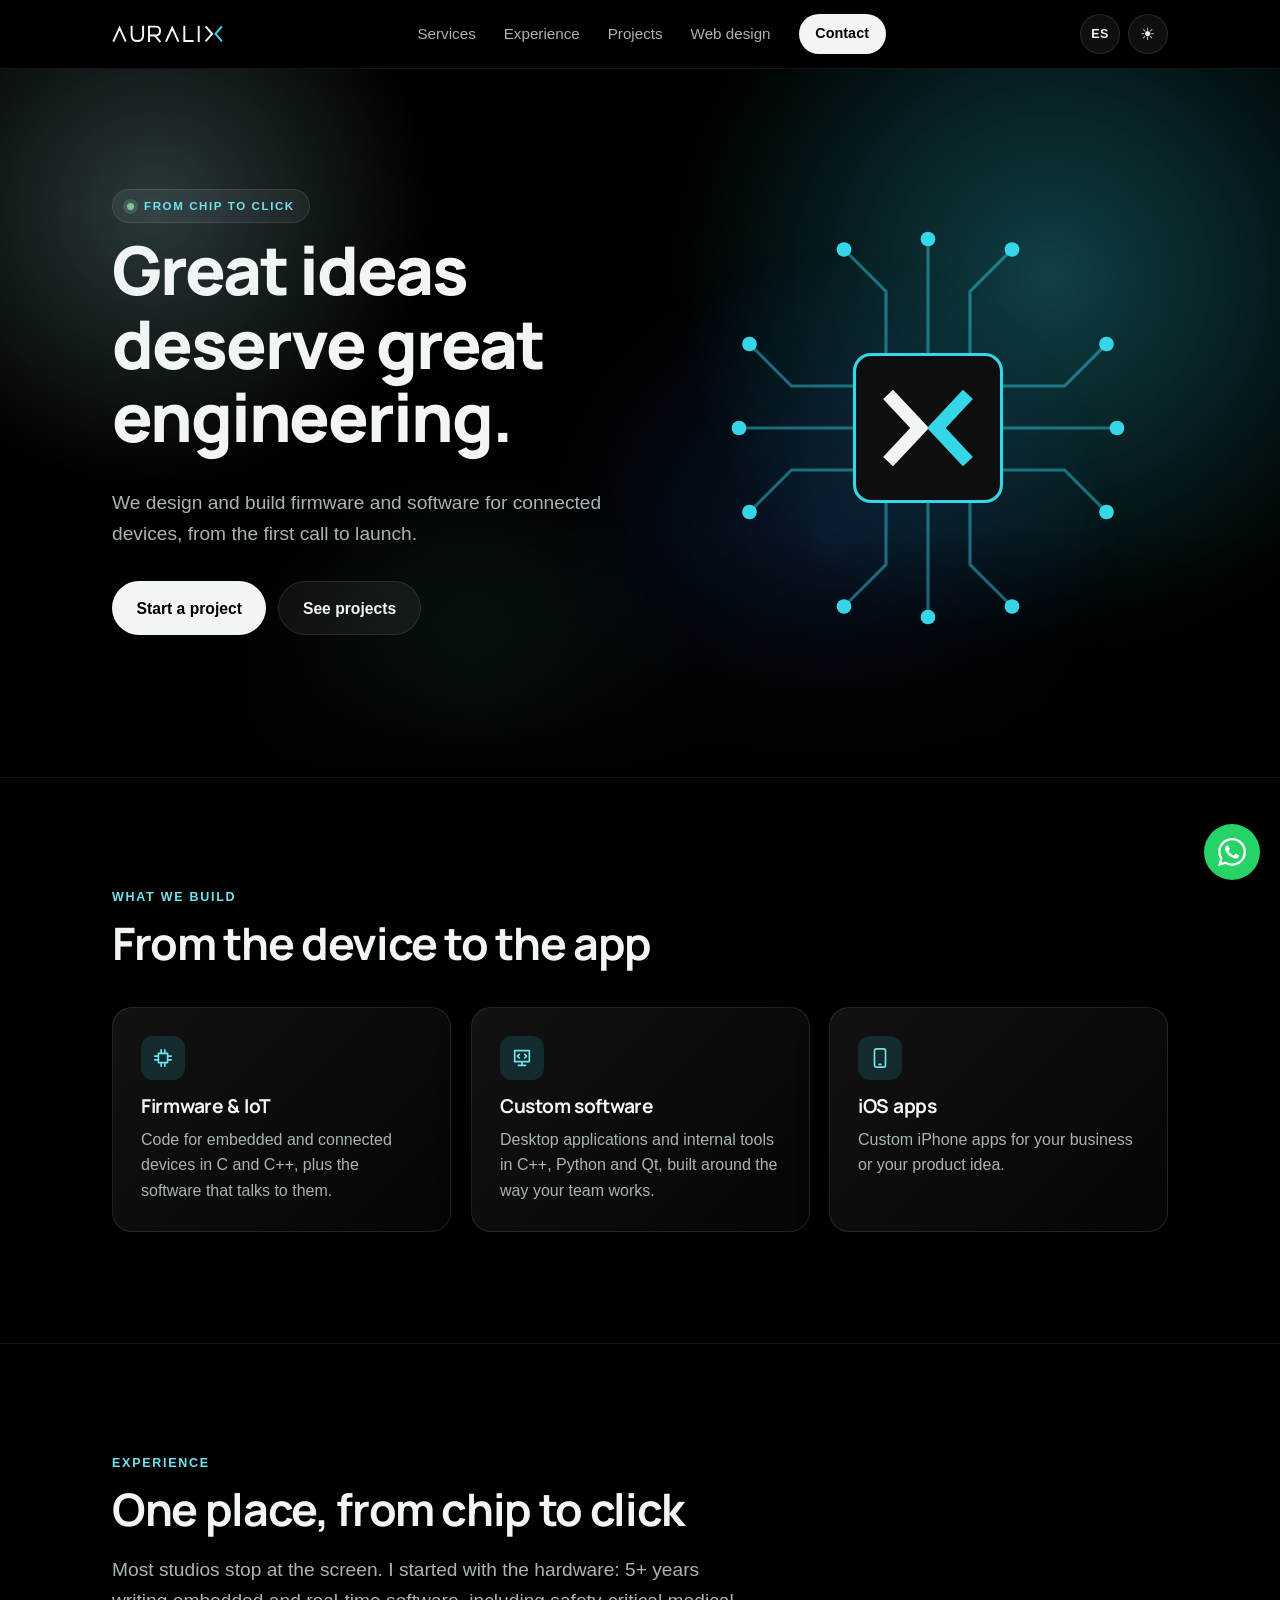
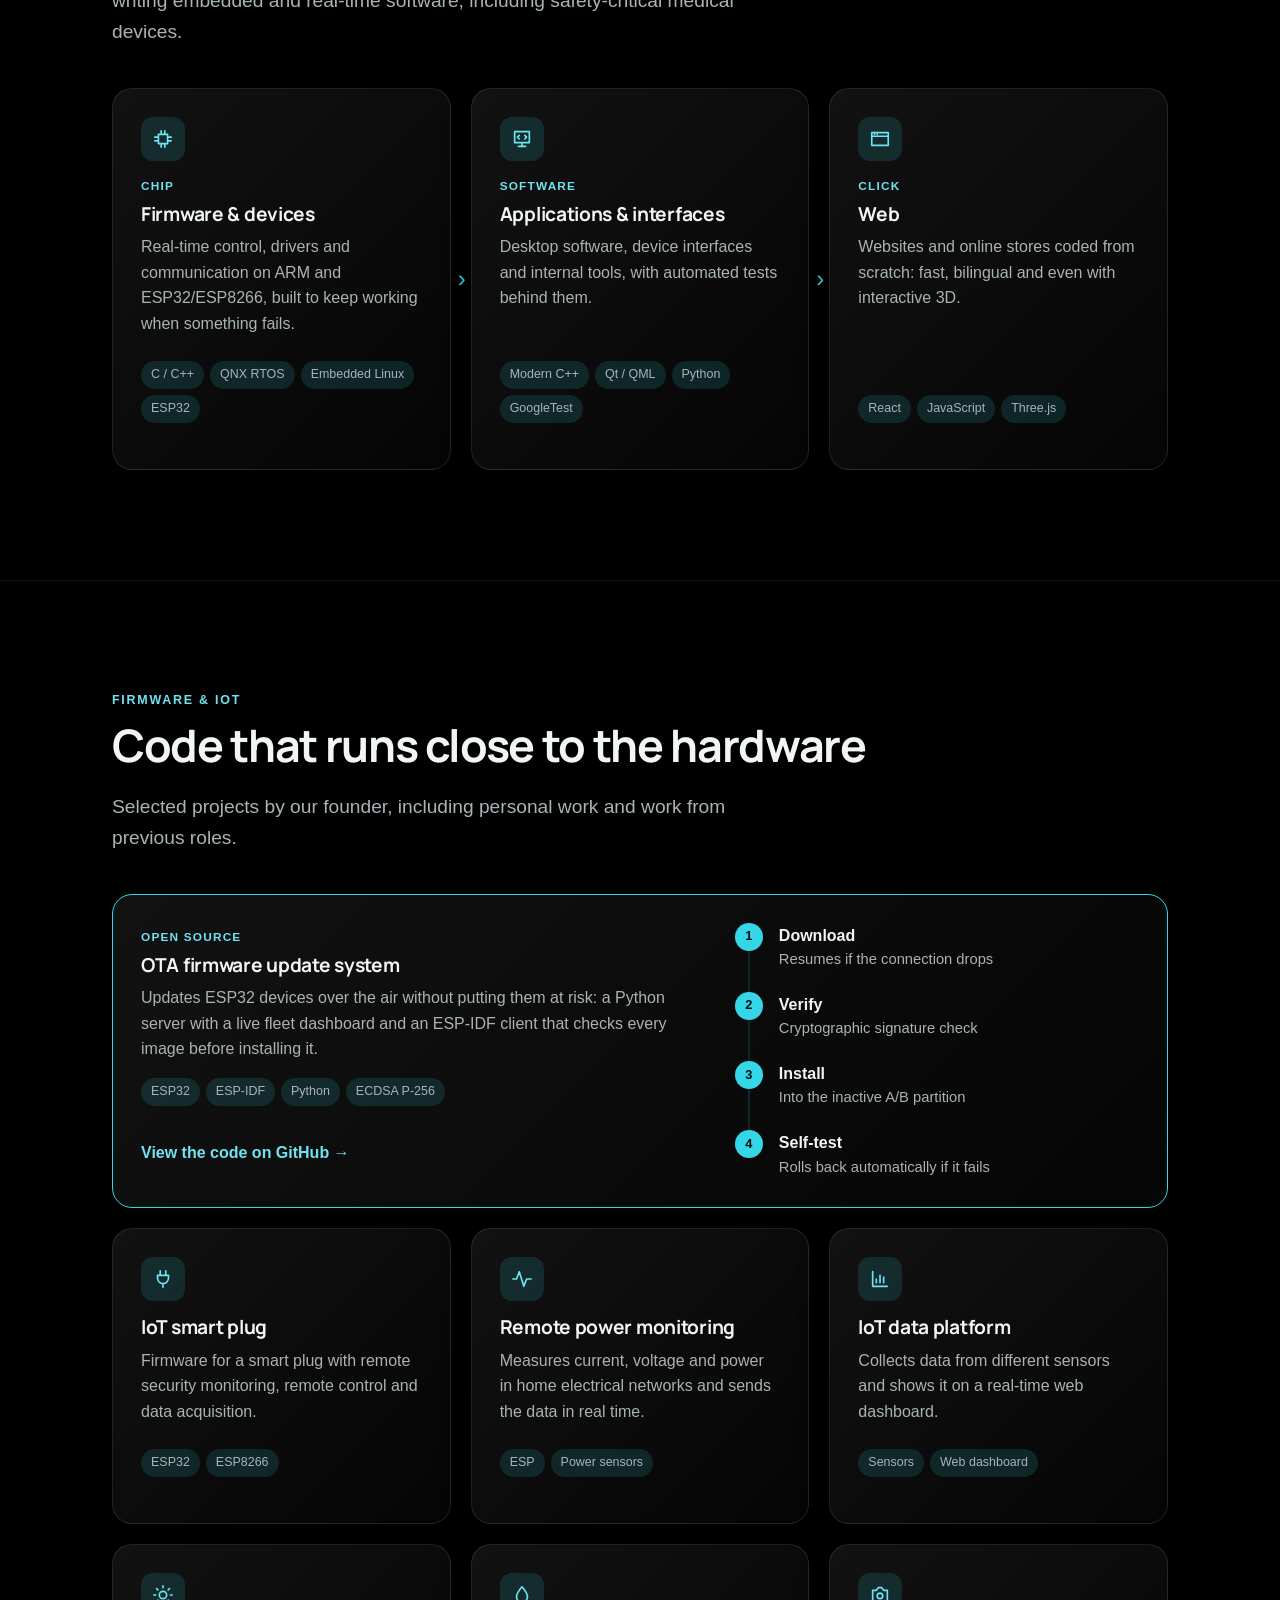
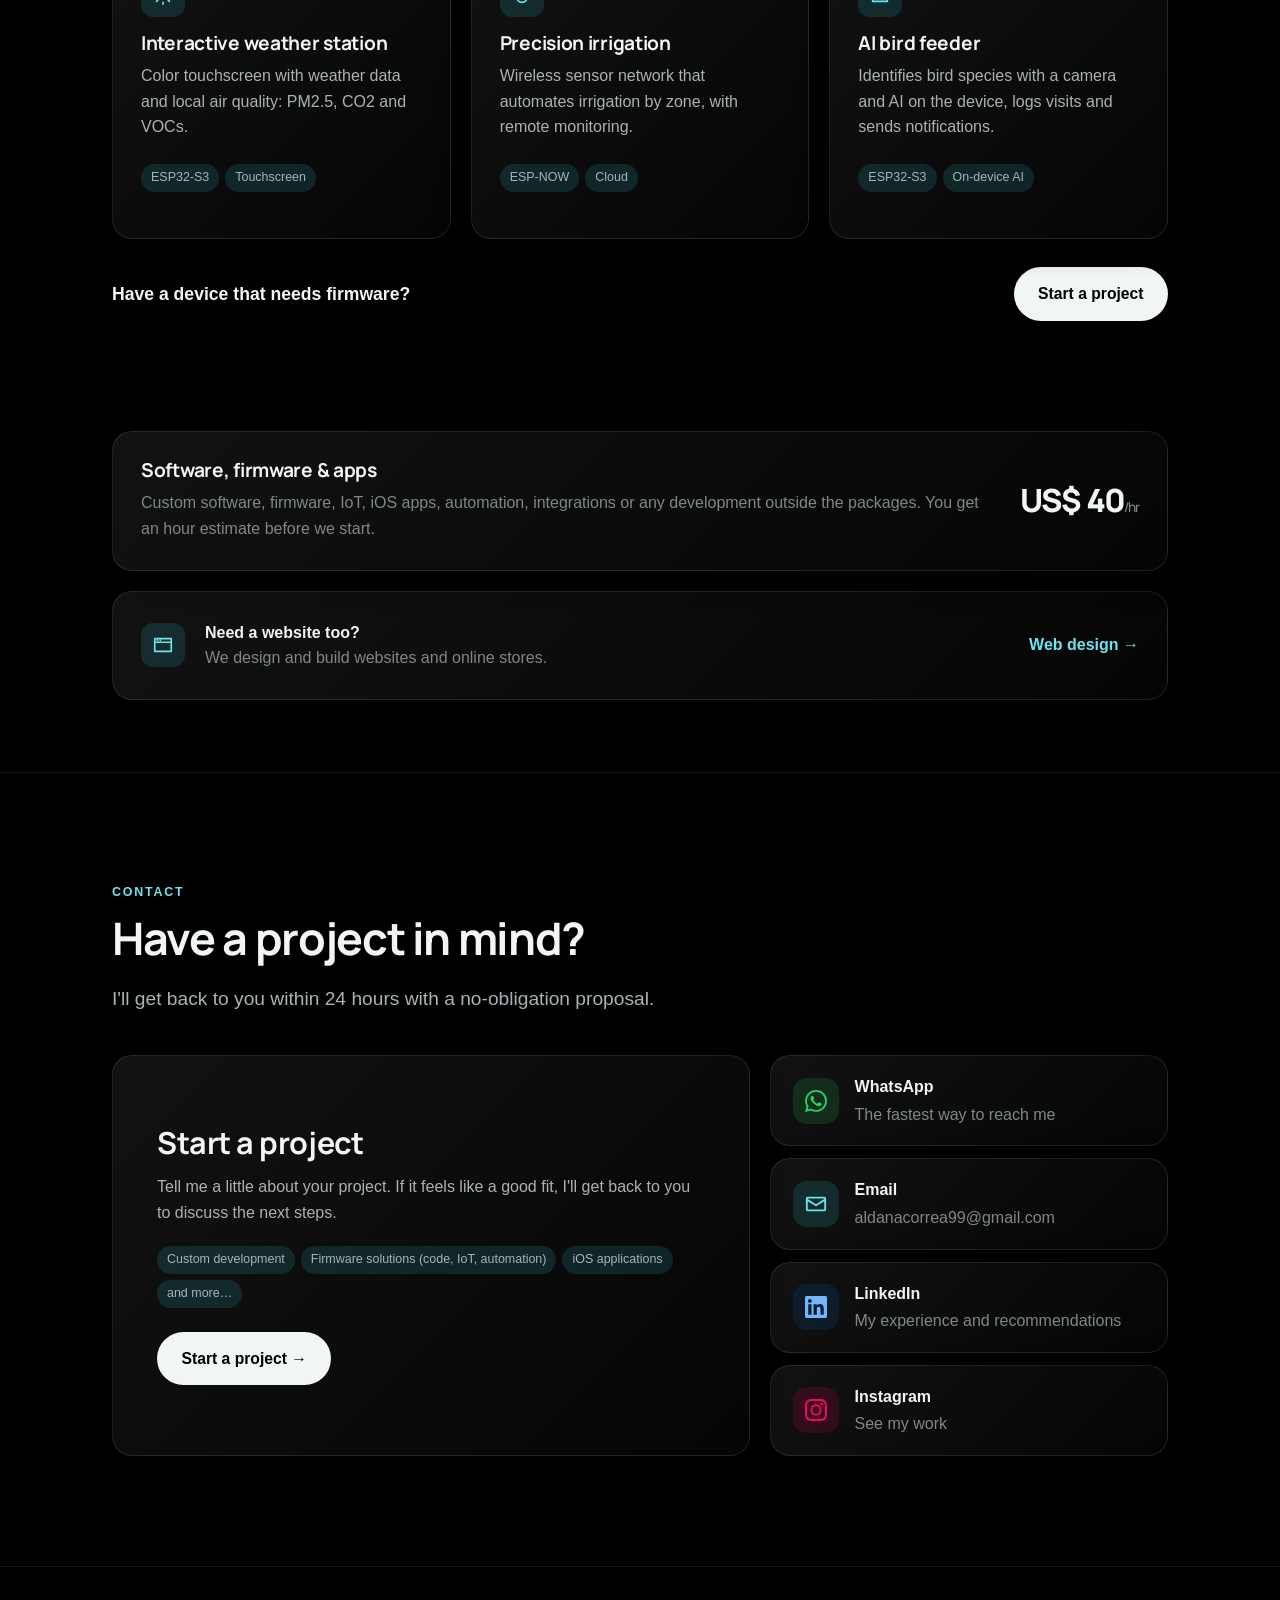
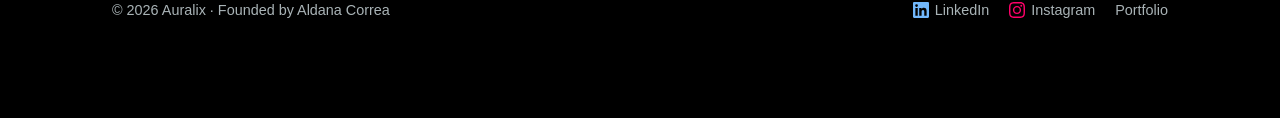
==== firmware/index.html @ c24e1f64 "Actualizar Auralix" ====
<!doctype html>
<html lang="en" data-theme="dark">
  <head>
    <meta charset="UTF-8" />
    <meta name="viewport" content="width=device-width, initial-scale=1.0" />
    <title>Auralix — Firmware &amp; custom software</title>
    <meta name="description" content="Firmware, IoT and custom software for connected devices." />
    <meta property="og:title" content="Auralix — Firmware &amp; custom software" />
    <meta property="og:description" content="Firmware, IoT and custom software for connected devices." />
    <meta property="og:type" content="website" />
    <meta property="og:url" content="https://auralixstudio.com/firmware/" />
    <meta property="og:image" content="https://auralixstudio.com/og.png" />
    <meta property="og:image:width" content="1200" />
    <meta property="og:image:height" content="630" />
    <meta property="og:image:alt" content="Auralix: from chip to click." />
    <meta name="twitter:card" content="summary_large_image" />
    <link rel="canonical" href="https://auralixstudio.com/firmware/" />
    <link rel="apple-touch-icon" href="../apple-touch-icon.png" />
    <link rel="icon" type="image/svg+xml" href="../favicon.svg" />
    <link rel="preconnect" href="https://fonts.googleapis.com" />
    <link rel="preconnect" href="https://fonts.gstatic.com" crossorigin />
    <link href="https://fonts.googleapis.com/css2?family=Manrope:wght@500;600;700;800&display=swap" rel="stylesheet" />
    <script type="module" crossorigin src="../assets/firmware-C3a2Yfzb.js"></script>
    <link rel="modulepreload" crossorigin href="../assets/CursorGlow-DXSAKl9q.js">
    <link rel="stylesheet" crossorigin href="../assets/CursorGlow-CVzrH007.css">
  </head>
  <body>
    <div id="root"></div>
  </body>
</html>
---- assets/CursorGlow-CVzrH007.css ----
:root{--bg:#f6f9fa;--bg-soft:#fff;--text-primary:#0b0f10;--text-secondary:#50595c;--text-tertiary:#6d777a;--accent:#0a8fa3;--accent-strong:#08707f;--accent-soft:#0a8fa31f;--on-accent:#fff;--glass-bg:linear-gradient(135deg, #ffffff8c, #ffffff52);--glass-bg-strong:#fff9;--glass-border:#0a8fa338;--glass-shadow:0 8px 30px #1a161214;--glass-shadow-hover:0 14px 40px #1a16121f;--divider:#1a16121a;--ok:#3f7d5a;--error:#b0463c;--radius:20px;--container:1120px;--lightningcss-light:initial;--lightningcss-dark: ;color-scheme:light}@media (prefers-color-scheme:dark){:root:not([data-theme=light]){--bg:#000;--bg-soft:#0e0e0e;--text-primary:#f1f5f6;--text-secondary:#a9b3b6;--text-tertiary:#7d888b;--accent:#35d6e8;--accent-strong:#6fe3f0;--accent-soft:#35d6e824;--on-accent:#001013;--glass-bg:linear-gradient(135deg, #ffffff12, #ffffff05);--glass-bg-strong:#ffffff0f;--glass-border:#ffffff1a;--glass-shadow:0 8px 30px #00000073;--glass-shadow-hover:0 14px 44px #0000008c;--divider:#ffffff14;--ok:#7fc39a;--error:#e58a80;--lightningcss-light: ;--lightningcss-dark:initial;color-scheme:dark}}:root[data-theme=dark]{--bg:#000;--bg-soft:#0e0e0e;--text-primary:#f1f5f6;--text-secondary:#a9b3b6;--text-tertiary:#7d888b;--accent:#35d6e8;--accent-strong:#6fe3f0;--accent-soft:#35d6e824;--on-accent:#001013;--glass-bg:linear-gradient(135deg, #ffffff12, #ffffff05);--glass-bg-strong:#ffffff0f;--glass-border:#ffffff1a;--glass-shadow:0 8px 30px #00000073;--glass-shadow-hover:0 14px 44px #0000008c;--divider:#ffffff14;--ok:#7fc39a;--error:#e58a80;--lightningcss-light: ;--lightningcss-dark:initial;color-scheme:dark}*,:before,:after{box-sizing:border-box}html{scroll-behavior:smooth;scroll-padding-top:80px}body{background:var(--bg);color:var(--text-primary);-webkit-font-smoothing:antialiased;margin:0;font-family:-apple-system,BlinkMacSystemFont,SF Pro Text,Inter,Segoe UI,Roboto,sans-serif;line-height:1.6;transition:background-color .35s,color .35s}h1,h2,h3,.brand,.price{font-family:Manrope,-apple-system,BlinkMacSystemFont,Segoe UI,sans-serif}h1,h2,h3{letter-spacing:-.03em;margin:0 0 .5em;line-height:1.1}h1{max-width:15ch;font-size:clamp(2.3rem,1.4rem + 3.6vw,4.2rem);font-weight:800}h2{font-size:clamp(1.8rem,1.3rem + 2vw,2.8rem);font-weight:700}h3{letter-spacing:-.015em;font-size:1.2rem;font-weight:700}p{color:var(--text-secondary);margin:0 0 1em}a{color:inherit;text-decoration:none}ul,ol{margin:0;padding:0;list-style:none}.hidden{display:none}.muted{color:var(--text-tertiary)}.container{width:100%;max-width:var(--container);margin:0 auto;padding:0 16px}@media (width>=768px){.container{padding:0 32px}}.eyebrow{text-transform:uppercase;letter-spacing:.14em;color:var(--accent-strong);margin-bottom:.8em;font-size:.78rem;font-weight:600}.lead{max-width:60ch;font-size:clamp(1.05rem,1rem + .3vw,1.2rem)}.btn{cursor:pointer;border:1px solid #0000;border-radius:999px;justify-content:center;align-items:center;padding:.85em 1.5em;font-family:inherit;font-size:.98rem;font-weight:600;transition:transform .2s,background-color .3s,box-shadow .3s;display:inline-flex}.btn:hover{transform:translateY(-2px)}.btn-primary:hover{box-shadow:0 10px 24px color-mix(in srgb, var(--text-primary) 22%, transparent)}.btn-ghost:hover{border-color:var(--accent)}.btn:focus-visible,.icon-btn:focus-visible,a:focus-visible,button:focus-visible{outline:2px solid var(--accent);outline-offset:3px}.btn:disabled{opacity:.6;cursor:wait;transform:none}.btn-primary{background:var(--text-primary);color:var(--bg)}.btn-ghost{background:var(--glass-bg-strong);border-color:var(--glass-border);color:var(--text-primary)}.btn-sm{padding:.5em 1.1em;font-size:.9rem}.btn-block{width:100%}.icon-btn{border:1px solid var(--glass-border);background:var(--glass-bg-strong);width:40px;height:40px;color:var(--text-primary);cursor:pointer;border-radius:50%;font-size:1.05rem}.header{z-index:50;background:color-mix(in srgb, var(--bg) 78%, transparent);-webkit-backdrop-filter:blur(14px);border-bottom:1px solid var(--divider);position:sticky;top:0}.header-inner{justify-content:space-between;align-items:center;gap:16px;height:68px;display:flex}.brand{letter-spacing:-.01em;align-items:center;gap:10px;font-size:1.1rem;font-weight:700;display:inline-flex}.brand svg{flex:none}.logo-accent{stroke:var(--accent)}.nav{align-items:center;gap:28px;font-size:.95rem;display:flex}.nav a:not(.btn){color:var(--text-secondary);transition:color .2s}.nav a:not(.btn):hover{color:var(--text-primary)}.header-actions{gap:8px;display:flex}.menu-btn{display:none}.lang-btn{letter-spacing:.04em;font-family:inherit;font-size:.78rem;font-weight:700}@media (width<=860px){.menu-btn{display:inline-block}.nav{background:var(--bg);border-bottom:1px solid var(--divider);flex-direction:column;align-items:stretch;gap:4px;padding:12px 16px 20px;display:none;position:absolute;top:68px;left:0;right:0}.nav-open{display:flex}.nav a:not(.btn){padding:10px 4px}.nav .btn{margin-top:8px}}.cursor-glow{z-index:-1;pointer-events:none;aspect-ratio:1;background:radial-gradient(closest-side, #d98fa38c, #d9a9b461 32%, color-mix(in srgb, var(--accent) 20%, transparent) 62%, transparent);opacity:0;will-change:translate;border-radius:50%;width:min(44vw,640px);transition:opacity .8s,transform .8s;position:fixed;top:0;left:0;transform:translate(-50%,-50%)scale(.85)}.cursor-glow[data-active]{opacity:var(--glow-strength,1);transform:translate(-50%,-50%)scale(1)}.hero{padding:clamp(56px,10vw,120px) 0 clamp(56px,9vw,110px);position:relative;overflow:hidden}.hero-aurora{pointer-events:none;--aurora-1:color-mix(in srgb, var(--accent) 55%, transparent);--aurora-2:#3d8bff4d;--aurora-3:#a9e8f073;--aurora-4:color-mix(in srgb, var(--accent-strong) 30%, transparent);position:absolute;inset:0;overflow:hidden;-webkit-mask-image:linear-gradient(#000 65%,#0000);mask-image:linear-gradient(#000 65%,#0000)}.hero-aurora span{will-change:transform;border-radius:50%;animation:24s ease-in-out infinite alternate aurora-a;position:absolute}.hero-aurora span:first-child{aspect-ratio:1;background:radial-gradient(closest-side, var(--aurora-1), transparent);width:60vw;top:-25%;right:-12%}.hero-aurora span:nth-child(2){aspect-ratio:1;background:radial-gradient(closest-side, var(--aurora-2), transparent);width:46vw;animation-name:aurora-b;animation-duration:28s;top:25%;right:12%}.hero-aurora span:nth-child(3){aspect-ratio:1;background:radial-gradient(closest-side, var(--aurora-3), transparent);width:44vw;animation-name:aurora-c;animation-duration:32s;top:-20%;left:-10%}.hero-aurora span:nth-child(4){aspect-ratio:1;background:radial-gradient(closest-side, var(--aurora-4), transparent);width:38vw;animation-name:aurora-b;animation-duration:26s;animation-direction:alternate-reverse;bottom:-25%;left:18%}@keyframes aurora-a{0%{transform:translate(0)scale(1)}50%{transform:translate(-12%,10%)scale(1.12)}to{transform:translate(6%,18%)scale(.95)}}@keyframes aurora-b{0%{transform:translate(0)scale(1)}50%{transform:translate(14%,-12%)scale(.9)}to{transform:translate(-10%,8%)scale(1.15)}}@keyframes aurora-c{0%{transform:translate(0)scale(1.05)}50%{transform:translate(18%,14%)scale(.92)}to{transform:translate(8%,-6%)scale(1.1)}}.hero-aurora span{transition:translate .2s linear}.hero-aurora span:first-child{translate:calc(var(--mx,0) * -40px) calc(var(--my,0) * -30px)}.hero-aurora span:nth-child(2){translate:calc(var(--mx,0) * 55px) calc(var(--my,0) * 40px)}.hero-aurora span:nth-child(3){translate:calc(var(--mx,0) * -30px) calc(var(--my,0) * 25px)}.hero-aurora span:nth-child(4){translate:calc(var(--mx,0) * 35px) calc(var(--my,0) * -35px)}:root[data-theme=dark] .hero-aurora span{opacity:.55}:root[data-theme=dark] .cursor-glow{mix-blend-mode:screen;--glow-strength:.8}@media (prefers-color-scheme:dark){:root:not([data-theme=light]) .cursor-glow{mix-blend-mode:screen;--glow-strength:.8}:root:not([data-theme=light]) .hero-aurora span{opacity:.55}}.hero-inner{z-index:1;align-items:center;gap:clamp(40px,6vw,72px);display:grid;position:relative}@media (width>=960px){.hero-inner{grid-template-columns:1.05fr 1fr}}.pill{background:var(--glass-bg-strong);border:1px solid var(--glass-border);border-radius:999px;align-items:center;gap:10px;padding:7px 14px;font-size:.72rem;display:inline-flex}.dot{background:var(--ok);width:7px;height:7px;box-shadow:0 0 0 4px color-mix(in srgb, var(--ok) 22%, transparent);border-radius:50%}.cta-row{flex-wrap:wrap;gap:12px;margin:32px 0;display:flex}.highlights{color:var(--text-secondary);flex-wrap:wrap;gap:10px 24px;font-size:.95rem;display:flex}.highlights span{color:var(--accent-strong);font-weight:700}.hero-stack{aspect-ratio:5/4;transform-style:preserve-3d;transform:perspective(1200px) rotateX(var(--rx,0deg)) rotateY(var(--ry,0deg));transition:transform .6s cubic-bezier(.2,.7,.2,1);display:block;position:relative}.hero-stack[data-tilting]{transition:transform .12s linear}.hero-shot{background:var(--bg-soft);border:1px solid var(--glass-border);border-radius:14px;width:78%;margin:0;transition:transform .5s cubic-bezier(.2,.7,.2,1);animation:7s ease-in-out infinite float;position:absolute;overflow:hidden;box-shadow:0 24px 60px #14100c38}@keyframes float{50%{translate:0 -10px}}.hero-shot img{aspect-ratio:16/10;object-fit:cover;object-position:top;width:100%;display:block}.hero-shot-1{z-index:1;top:0;left:0;transform:translateZ(-70px)rotate(-3deg)}.hero-shot-2{z-index:2;animation-delay:-2.3s;top:18%;right:0;transform:translateZ(-10px)rotate(2.5deg)}.hero-shot-3{z-index:3;animation-delay:-4.6s;bottom:0;left:10%;transform:translateZ(60px)rotate(-1deg)}.hero-stack:hover .hero-shot-1{transform:translateZ(-110px)rotate(-5deg)translate(-14px,-10px)}.hero-stack:hover .hero-shot-2{transform:translateZ(0)rotate(4deg)translate(14px,-4px)}.hero-stack:hover .hero-shot-3{transform:translateZ(100px)rotate(0)translateY(8px)}.section{border-top:1px solid var(--divider);padding:clamp(56px,9vw,110px) 0}.section-head{margin-bottom:40px}.grid{gap:20px;display:grid}.grid-3{grid-template-columns:repeat(auto-fit,minmax(min(100%,280px),1fr))}.grid-4{grid-template-columns:repeat(auto-fit,minmax(min(100%,220px),1fr))}.card{background:var(--glass-bg);border:1px solid var(--glass-border);border-radius:var(--radius);box-shadow:var(--glass-shadow);-webkit-backdrop-filter:blur(14px);padding:28px;transition:box-shadow .3s,transform .3s,background .35s}.card p:last-child{margin-bottom:0}.service:hover,.package:hover{--lift:-4px;box-shadow:var(--glass-shadow-hover)}.card-icon{background:var(--accent-soft);width:44px;height:44px;color:var(--accent-strong);border-radius:12px;place-items:center;margin-bottom:16px;font-size:1.3rem;display:inline-grid}.custom-bottom{align-items:start;gap:20px;margin-top:20px;display:grid}@media (width>=960px){.custom-bottom{grid-template-columns:1.7fr 1fr}}.compare table{border-collapse:collapse;width:100%;margin-top:8px;font-size:.93rem}.compare th,.compare td{text-align:left;vertical-align:top;border-top:1px solid var(--divider);padding:12px 10px}.compare thead th{letter-spacing:.08em;text-transform:uppercase;color:var(--text-tertiary);border-top:0;font-size:.74rem;font-weight:700}.compare thead td{border-top:0}.compare tbody th{color:var(--text-primary);width:24%;font-weight:600}.compare td{color:var(--text-secondary)}.compare td.col-custom{color:var(--text-primary);background:var(--accent-soft)}.compare thead th.col-custom{color:var(--accent-strong);background:var(--accent-soft);border-radius:10px 10px 0 0}.compare .yes,.compare .no{width:1.3em;font-weight:700;display:inline-block}.compare .yes{color:var(--ok)}.compare .no{color:var(--error);opacity:.8}@media (width<=719px){.compare thead{display:none}.compare tr{border-top:1px solid var(--divider);padding:12px 0;display:block}.compare th,.compare td{border:0;width:auto;padding:4px 0;display:block}.compare tbody th{width:auto;margin-bottom:4px}.compare td.col-custom{background:0 0}.compare td:before{content:attr(data-label);letter-spacing:.06em;text-transform:uppercase;color:var(--text-tertiary);font-size:.72rem;font-weight:700;display:block}}.delivery-card{border-color:var(--accent)}.package{flex-direction:column;display:flex;position:relative}.package-featured{border-color:var(--accent);box-shadow:var(--glass-shadow-hover)}.badge{background:var(--accent-strong);color:var(--on-accent);border-radius:999px;padding:4px 12px;font-size:.75rem;font-weight:600;position:absolute;top:-12px;left:28px}.price{color:var(--text-primary);letter-spacing:-.03em;font-variant-numeric:tabular-nums;margin:8px 0 0;font-size:2rem;font-weight:800}.price-block{margin-bottom:8px}.price-was{color:var(--text-tertiary);font-variant-numeric:tabular-nums;align-items:center;gap:8px;margin:8px 0 -4px;font-size:.95rem;display:flex}.price-was s{text-decoration-thickness:1.5px}.off{background:color-mix(in srgb, var(--ok) 16%, transparent);color:var(--ok);border-radius:999px;padding:2px 8px;font-size:.75rem;font-weight:700}.promo-banner{background:color-mix(in srgb, var(--ok) 10%, var(--glass-bg-strong));border:1px solid color-mix(in srgb, var(--ok) 30%, transparent);color:var(--text-primary);border-radius:14px;flex-wrap:wrap;align-items:center;gap:6px 12px;margin:0 0 20px;padding:12px 18px;font-size:.95rem;display:flex}.promo-banner strong{color:var(--ok);text-transform:uppercase;letter-spacing:.08em;font-size:.78rem}.price-block .price-alt{color:var(--text-tertiary);font-variant-numeric:tabular-nums;margin:2px 0 0;font-size:.9rem}.maintenance .price-block{margin:0}@media (width>=640px){.maintenance .price-block{text-align:right}}.price-note{color:var(--text-tertiary);margin:20px 0 0;font-size:.85rem}.currency-toggle{background:var(--glass-bg-strong);border:1px solid var(--glass-border);border-radius:999px;gap:4px;margin-bottom:32px;padding:4px;display:inline-flex}.currency-toggle button{font:inherit;cursor:pointer;color:var(--text-secondary);background:0 0;border:0;border-radius:999px;padding:6px 18px;font-size:.88rem;font-weight:600;transition:background-color .25s,color .25s}.currency-toggle button[aria-pressed=true]{background:var(--text-primary);color:var(--bg)}.price small{color:var(--text-tertiary);font-size:.85rem;font-weight:500}.delivery{color:var(--accent-strong);font-size:.9rem;font-weight:500}.features{flex:1;margin:8px 0 24px}.features li{border-top:1px solid var(--divider);padding:8px 0 8px 26px;font-size:.95rem;position:relative}.features li:before{content:"✓";color:var(--accent-strong);font-weight:700;position:absolute;left:2px}.maintenance{align-items:center;gap:12px 32px;margin-top:20px;display:grid}@media (width>=640px){.maintenance{grid-template-columns:1fr auto}}.maintenance p.muted,.maintenance .price{margin:0}.process{align-items:start;gap:28px;display:grid}@media (width>=960px){.process{grid-template-columns:1.6fr 1fr;gap:40px}}.timeline{gap:16px;display:grid;position:relative}.timeline:before,.timeline:after{content:"";z-index:0;border-radius:2px;width:2px;position:absolute;top:24px;bottom:24px;left:21px}.timeline:before{background:var(--divider)}.timeline:after{background:linear-gradient(var(--accent), var(--accent-strong));transform-origin:top;transform:scaleY(var(--progress,0));box-shadow:0 0 12px color-mix(in srgb, var(--accent) 60%, transparent)}.timeline-step{z-index:1;grid-template-columns:44px 1fr;align-items:start;gap:16px;display:grid;position:relative}.timeline-num{z-index:1;background:var(--bg);border:2px solid var(--divider);width:44px;height:44px;color:var(--text-tertiary);border-radius:50%;place-items:center;font-family:Manrope,sans-serif;font-size:.85rem;font-weight:800;transition:background-color .4s,border-color .4s,color .4s,transform .4s cubic-bezier(.3,1.6,.5,1);display:grid;position:relative}.is-active .timeline-num{background:var(--accent-strong);border-color:var(--accent-strong);color:var(--on-accent);transform:scale(1.08)}.is-active .timeline-num:after{content:"";border:2px solid var(--accent);border-radius:50%;animation:1.2s ease-out forwards step-pulse;position:absolute;inset:-2px}@keyframes step-pulse{0%{opacity:.9;transform:scale(1)}to{opacity:0;transform:scale(1.9)}}.timeline-card{transition:border-color .4s,box-shadow .4s,transform .3s}.is-active .timeline-card{border-color:color-mix(in srgb, var(--accent) 55%, transparent)}.timeline-step:hover .timeline-card{box-shadow:var(--glass-shadow-hover);transform:translate(4px)}.timeline-card{padding:22px 24px}.timeline-head{flex-wrap:wrap;justify-content:space-between;align-items:baseline;gap:4px 12px;margin-bottom:6px;display:flex}.timeline-head h3{margin:0}.when{color:var(--accent-strong);white-space:nowrap;font-size:.8rem;font-weight:600}.timeline-card>p{margin-bottom:10px}.result{color:var(--text-primary);border-top:1px solid var(--divider);padding-top:10px;font-size:.92rem}.result strong{color:var(--ok)}.payment-step{background:var(--text-primary);color:var(--bg);border-radius:999px;padding:4px 12px;font-size:.8rem;font-weight:600;display:inline-block;position:relative;overflow:hidden;margin:2px 0 0!important}.payment-step:after{content:"";background:linear-gradient(100deg,#0000 30%,#ffffff73 50%,#0000 70%);position:absolute;inset:0;transform:translate(-120%)}.is-active .payment-step:after{animation:1.1s .3s shine}@keyframes shine{to{transform:translate(120%)}}.timeline-step.reveal{translate:28px}.timeline-step.reveal[data-visible]{translate:0}.stagger>li{opacity:0;transition:opacity .5s,translate .5s;translate:0 10px}[data-visible] .stagger>li{opacity:1;translate:0}[data-visible] .stagger>li:nth-child(2){transition-delay:.1s}[data-visible] .stagger>li:nth-child(3){transition-delay:.2s}[data-visible] .stagger>li:nth-child(4){transition-delay:.3s}.process-side{gap:16px;display:grid}@media (width>=960px){.process-side{position:sticky;top:92px}}.promises{gap:14px;margin-top:12px;display:grid}.promises li{color:var(--text-secondary);gap:2px;padding-left:26px;font-size:.93rem;display:grid;position:relative}.promises li:before{content:"✓";color:var(--ok);font-weight:700;position:absolute;top:0;left:2px}.promises strong{color:var(--text-primary)}.need-list{margin-bottom:0}.projects{gap:24px;display:grid}.project{padding:0;display:grid;overflow:hidden}@media (width>=860px){.project{grid-template-columns:1.35fr 1fr;align-items:center}.project:nth-child(2n) .browser{order:2}}.project:hover{box-shadow:var(--glass-shadow-hover)}.browser{border:1px solid var(--glass-border);background:var(--bg-soft);border-radius:12px;margin:16px;display:block;overflow:hidden}.browser img{aspect-ratio:16/9.5;object-fit:cover;object-position:top;width:100%;transition:transform .6s cubic-bezier(.2,.7,.2,1);display:block}a.browser:hover img{transform:scale(1.03)}.browser-bar{background:var(--glass-bg-strong);border-bottom:1px solid var(--divider);align-items:center;gap:6px;padding:9px 12px;display:flex}.browser-bar span{background:var(--divider);border-radius:50%;width:9px;height:9px}.browser-bar span:first-child{background:#ec6a5e}.browser-bar span:nth-child(2){background:#f4bf4f}.browser-bar span:nth-child(3){background:#61c554}.browser-bar em{color:var(--text-tertiary);white-space:nowrap;text-overflow:ellipsis;margin-left:10px;font-size:.75rem;font-style:normal;overflow:hidden}.project-body{padding:8px 28px 28px}@media (width>=860px){.project-body{padding:28px 36px 28px 20px}.project:nth-child(2n) .project-body{padding:28px 20px 28px 36px}}.chips{flex-wrap:wrap;gap:6px;margin:0 0 18px;display:flex}.chips li{background:var(--accent-soft);color:var(--text-secondary);border-radius:999px;padding:4px 10px;font-size:.78rem}.tag{letter-spacing:.1em;text-transform:uppercase;color:var(--accent-strong);margin-bottom:8px;font-size:.74rem;font-weight:700;display:inline-block}.link{color:var(--accent-strong);font-weight:600}blockquote{color:var(--text-primary);margin:0 0 16px;font-size:1.05rem}.faq{gap:12px;max-width:780px;display:grid}.faq-item{padding:20px 24px}.faq-item summary{cursor:pointer;justify-content:space-between;gap:16px;font-weight:600;list-style:none;display:flex}.faq-item summary::-webkit-details-marker{display:none}.faq-item summary:after{content:"+";color:var(--accent-strong);font-size:1.3rem;line-height:1;transition:transform .2s}.faq-item[open] summary:after{transform:rotate(45deg)}.faq-item p{margin:12px 0 0}.contact-grid{grid-template-columns:1fr;gap:20px;display:grid}@media (width>=860px){.contact-grid{grid-template-columns:1.6fr 1fr}}.form{gap:16px;display:grid}.form label{gap:6px;font-size:.9rem;font-weight:500;display:grid}.form input,.form select,.form textarea{font:inherit;border:1px solid var(--glass-border);background:var(--bg-soft);color:var(--text-primary);border-radius:12px;width:100%;padding:12px 14px}.form input:focus,.form select:focus,.form textarea:focus{outline:2px solid var(--accent);outline-offset:1px}.form-msg{margin:0;font-size:.92rem;font-weight:500}.form-msg.ok{color:var(--ok)}.form-msg.error{color:var(--error)}.contact-side{align-content:start;gap:12px;display:grid}.contact-link{align-items:center;gap:16px;padding:18px 22px;display:flex}.contact-link>span:last-child{gap:2px;min-width:0;display:grid}.contact-link .muted{overflow-wrap:anywhere}.contact-icon{background:color-mix(in srgb, var(--icon-bg,var(--accent)) 14%, transparent);border-radius:14px;flex:none;place-items:center;width:46px;height:46px;display:grid}.contact-icon-whatsapp{--icon-bg:#25d366}.contact-icon-linkedin{--icon-bg:#0a66c2}.contact-icon-instagram{--icon-bg:#ff0069}.contact-link:hover{box-shadow:var(--glass-shadow-hover);transform:translateY(-2px)}.start-card{flex-direction:column;justify-content:center;align-items:flex-start;padding:clamp(28px,4vw,44px);display:flex}.start-card h3{font-size:clamp(1.4rem,1.2rem + 1vw,1.9rem)}.start-card .chips{margin:4px 0 24px}.payments{margin-top:20px}.payments-head{flex-wrap:wrap;justify-content:space-between;align-items:baseline;gap:8px 16px;display:flex}.payments-head h3{margin:0}.deposit{background:var(--text-primary);color:var(--bg);border-radius:999px;margin:0;padding:5px 14px;font-size:.9rem}.payments>.muted{margin:12px 0 20px}.pay-groups{gap:16px;display:grid}@media (width>=760px){.pay-groups{grid-template-columns:1.4fr 1fr}}.pay-cur{letter-spacing:.1em;text-transform:uppercase;color:var(--text-tertiary);margin-bottom:8px;font-size:.74rem;font-weight:700;display:block}.pay-list{flex-wrap:wrap;gap:8px;display:flex}.pay-chip{background:var(--bg-soft);border:1px solid var(--glass-border);border-radius:12px;align-items:center;gap:10px;padding:9px 16px 9px 12px;font-size:.92rem;font-weight:600;display:inline-flex}.brand-icon{fill:var(--icon);flex:none}:root[data-theme=dark] .brand-icon{fill:var(--icon-dark)}@media (prefers-color-scheme:dark){:root:not([data-theme=light]) .brand-icon{fill:var(--icon-dark)}}.project-dialog{border:1px solid var(--glass-border);background:var(--bg);width:min(760px,100% - 24px);max-height:calc(100dvh - 24px);color:var(--text-primary);overscroll-behavior:contain;border-radius:24px;margin:auto;padding:0;box-shadow:0 30px 80px #0000004d}.project-dialog::backdrop{-webkit-backdrop-filter:blur(6px);background:#0f0c0a80}.project-dialog[open]{animation:.3s cubic-bezier(.2,.7,.2,1) dialog-in}@keyframes dialog-in{0%{opacity:0;transform:translateY(16px)scale(.98)}}.dialog-inner{padding:clamp(20px,4vw,40px)}.dialog-head{justify-content:space-between;align-items:flex-start;gap:16px;margin-bottom:24px;display:flex}.dialog-head h2{margin-bottom:.3em}.dialog-head .lead{margin:0;font-size:1rem}.dialog-head .icon-btn{flex:none}.project-form{gap:22px}.form-row{gap:16px;display:grid}@media (width>=640px){.form-row{grid-template-columns:1fr 1fr}}.form fieldset{border:0;min-width:0;margin:0;padding:0}.form legend{margin-bottom:10px;padding:0;font-size:.9rem;font-weight:500}.check-grid{grid-template-columns:repeat(auto-fill,minmax(min(100%,210px),1fr));gap:8px;display:grid}.radio-row{flex-wrap:wrap;gap:8px;display:flex}.form .check{font-weight:500;display:block;position:relative}.form .check input{opacity:0;width:1px;height:1px;position:absolute}.check span{cursor:pointer;border:1px solid var(--glass-border);background:var(--bg-soft);border-radius:12px;align-items:center;gap:10px;height:100%;padding:10px 14px;font-size:.9rem;line-height:1.3;transition:border-color .2s,background-color .2s;display:flex}.check span:before{content:"";border:1.5px solid var(--text-tertiary);width:16px;height:16px;color:var(--on-accent);border-radius:5px;flex:none;place-items:center;font-size:11px;display:grid}.check input[type=radio]+span:before{border-radius:50%}.check input:checked+span{border-color:var(--accent-strong);background:var(--accent-soft)}.check input:checked+span:before{content:"✓";background:var(--accent-strong);border-color:var(--accent-strong)}.check input[type=radio]:checked+span:before{content:"";box-shadow:inset 0 0 0 3px var(--bg-soft)}.check input:focus-visible+span{outline:2px solid var(--accent);outline-offset:2px}.check:hover span{border-color:var(--accent)}.form-fine{color:var(--text-tertiary);margin:0;font-size:.85rem}.form-done{text-align:center;padding:24px 0 8px}.form-done-icon{background:var(--accent-soft);width:56px;height:56px;color:var(--ok);border-radius:50%;place-items:center;margin:0 auto 16px;font-size:1.6rem;display:grid}.footer{border-top:1px solid var(--divider);padding:32px 0 96px;font-size:.9rem}.footer-inner{flex-wrap:wrap;justify-content:space-between;gap:12px;display:flex}.footer p{margin:0}.footer nav{color:var(--text-secondary);gap:20px;display:flex}.footer nav a{align-items:center;gap:6px;display:inline-flex}.footer nav a:hover{color:var(--text-primary)}.wa-float{z-index:60;color:#fff;background:#25d366;border-radius:50%;place-items:center;width:56px;height:56px;transition:transform .2s;display:grid;position:fixed;bottom:20px;right:20px;box-shadow:0 8px 24px #0003}.wa-float:hover{transform:scale(1.06)}.reveal{opacity:0;transition:opacity .6s,translate .6s,transform .3s,box-shadow .3s;translate:0 18px}.reveal[data-visible]{opacity:1;translate:0}.grid>.reveal:nth-child(2){transition-delay:80ms,80ms,0s,0s}.grid>.reveal:nth-child(3){transition-delay:.16s,.16s,0s,0s}.grid>.reveal:nth-child(4){transition-delay:.24s,.24s,0s,0s}.tilt{transform:perspective(900px) rotateX(var(--rx,0deg)) rotateY(var(--ry,0deg)) translateY(var(--lift,0px));will-change:transform;transition:opacity .6s,translate .6s,transform .6s cubic-bezier(.2,.7,.2,1),box-shadow .3s,background .35s;position:relative}.tilt[data-tilting]{transition:opacity .6s,translate .6s,transform .12s linear,box-shadow .3s}.tilt:after{content:"";border-radius:inherit;pointer-events:none;background:radial-gradient(circle at var(--gx,50%) var(--gy,50%), #ffffff59, transparent 55%);opacity:0;z-index:2;transition:opacity .3s;position:absolute;inset:0}:root[data-theme=dark] .tilt:after{background:radial-gradient(circle at var(--gx,50%) var(--gy,50%), #ffffff17, transparent 55%)}@media (prefers-color-scheme:dark){:root:not([data-theme=light]) .tilt:after{background:radial-gradient(circle at var(--gx,50%) var(--gy,50%), #ffffff17, transparent 55%)}}.tilt[data-tilting]:after{opacity:1}@media (prefers-reduced-motion:reduce){*{scroll-behavior:auto!important;transition:none!important}.reveal{opacity:1;translate:none}.tilt,.hero-stack{transform:none}.hero-shot,.hero-aurora span,.is-active .timeline-num:after,.is-active .payment-step:after{animation:none}.stagger>li{opacity:1;translate:none}}.hero h1{text-wrap:balance}.chip-click{counter-reset:none;grid-template-columns:repeat(auto-fit,minmax(min(100%,280px),1fr));gap:20px;display:grid}.chip-click .card{flex-direction:column;align-items:flex-start;display:flex}.chip-click .chips{margin-top:auto;padding-top:8px}.price-note{margin:16px 0}@media (width>=960px){.chip-click>li{position:relative}.chip-click>li:not(:last-child):after{content:"›";color:var(--accent);font-size:1.5rem;line-height:1;position:absolute;top:50%;right:-16px;translate:0 -50%}}.fw-featured{border-color:var(--accent);gap:28px;margin-bottom:20px;display:grid}.fw-featured .link{margin-top:16px;display:inline-block}.fw-flow{counter-reset:fw;align-content:center;gap:0;display:grid}.fw-flow li{counter-increment:fw;padding:0 0 20px 44px;display:grid;position:relative}.fw-flow li:last-child{padding-bottom:0}.fw-flow li:before{content:counter(fw);z-index:1;background:var(--accent);width:28px;height:28px;color:var(--on-accent);border-radius:50%;place-items:center;font-size:.8rem;font-weight:700;display:grid;position:absolute;top:0;left:0}.fw-flow li:not(:last-child):after{content:"";background:var(--accent-soft);width:2px;position:absolute;top:28px;bottom:0;left:13px}.fw-flow span{color:var(--text-secondary);font-size:.92rem}.fw-grid .card{flex-direction:column;align-items:flex-start;display:flex}.fw-grid .chips{margin-top:auto;padding-top:8px}.fw-cta{flex-wrap:wrap;justify-content:space-between;align-items:center;gap:16px;margin:28px 0 0;display:flex}.fw-cta span{color:var(--text-primary);font-size:1.1rem;font-weight:600}@media (width>=900px){.fw-featured{grid-template-columns:1.4fr 1fr}}@media (width<=980px) and (width>=861px){.nav{gap:16px;font-size:.88rem}}.cross-link{flex-wrap:wrap;align-items:center;gap:12px 20px;margin:0 0 clamp(40px,6vw,72px);display:flex}.cross-link .card-icon{margin:0}.cross-link>span:nth-child(2){flex:220px;display:grid}.cross-link:hover{border-color:var(--accent)}.fw-hero-chip{justify-self:center;width:100%;max-width:420px}.fw-traces{stroke:color-mix(in srgb, var(--accent) 45%, transparent)}.fw-pads{fill:var(--accent)}.fw-chip{fill:var(--bg-soft);stroke:var(--accent)}.fw-chip-a{stroke:var(--text-primary)}.fw-chip-b{stroke:var(--accent)}main>.container>.maintenance{margin:0 0 20px}
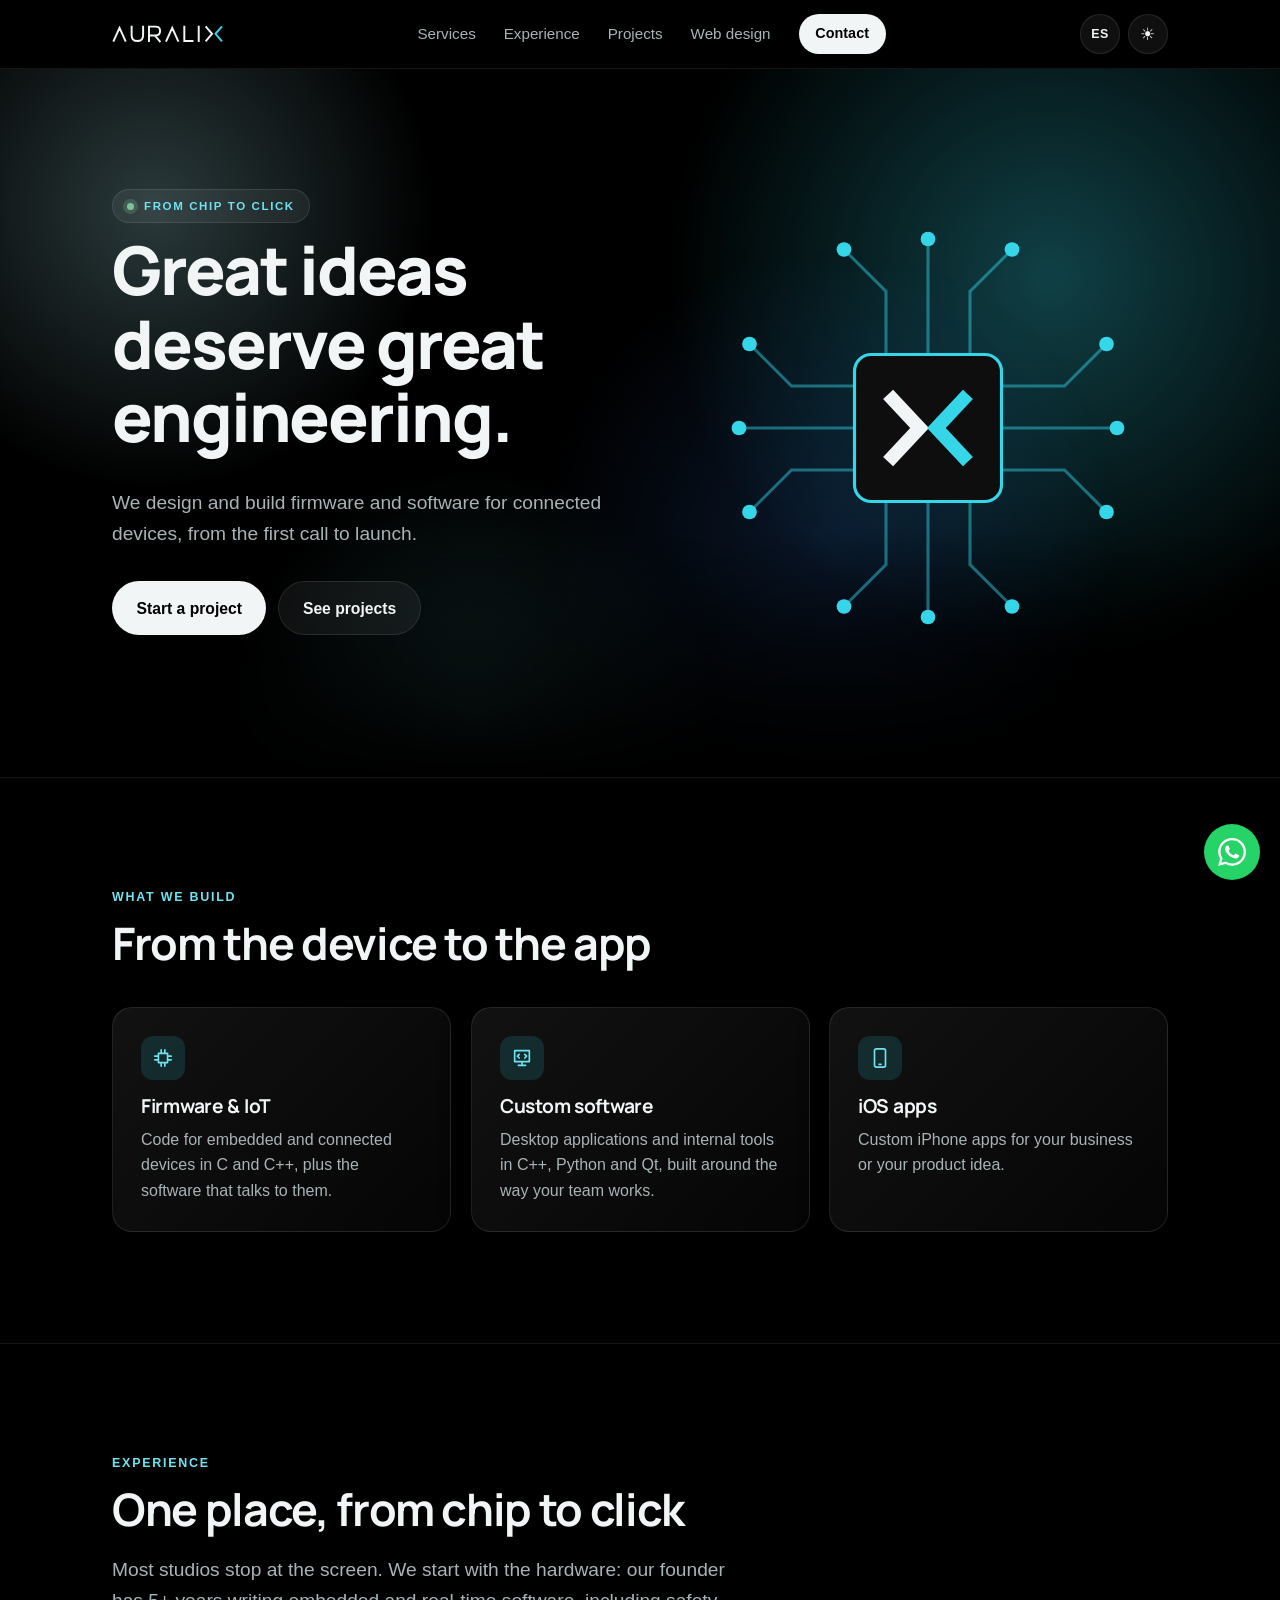
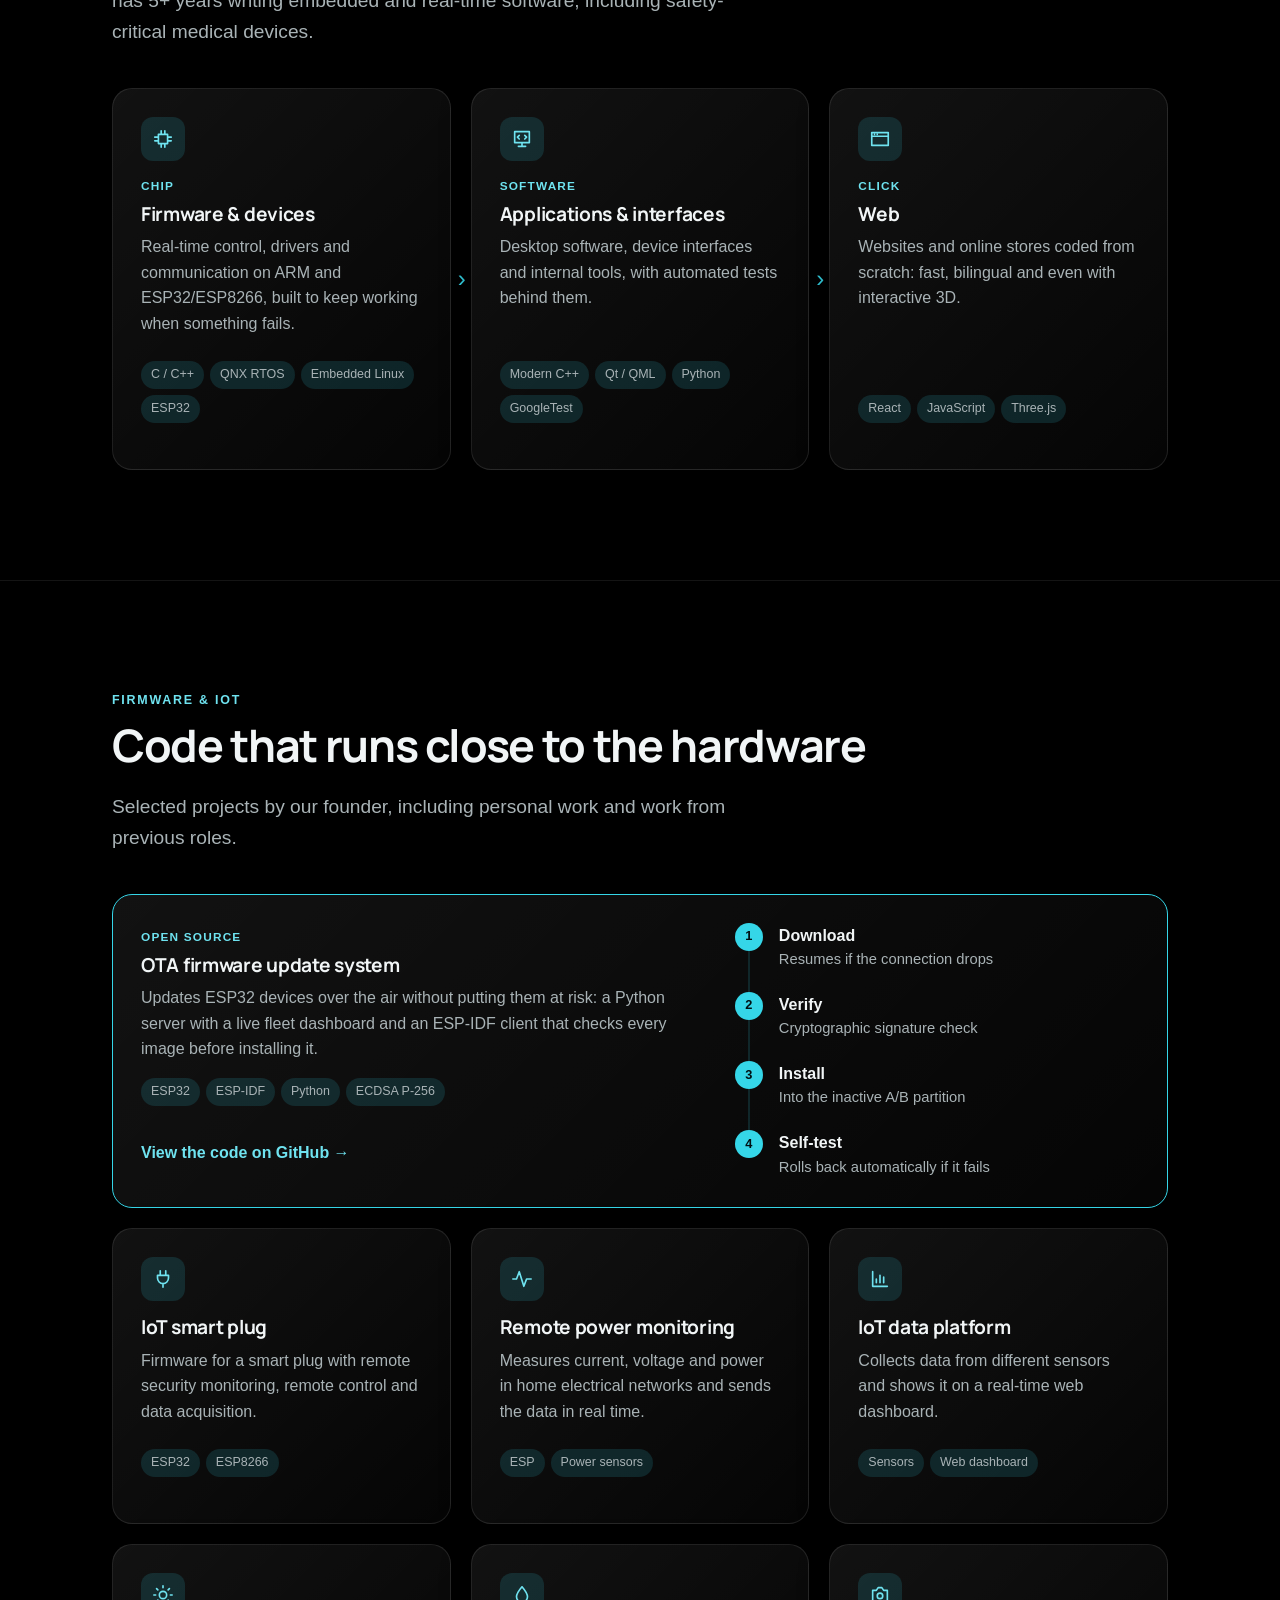
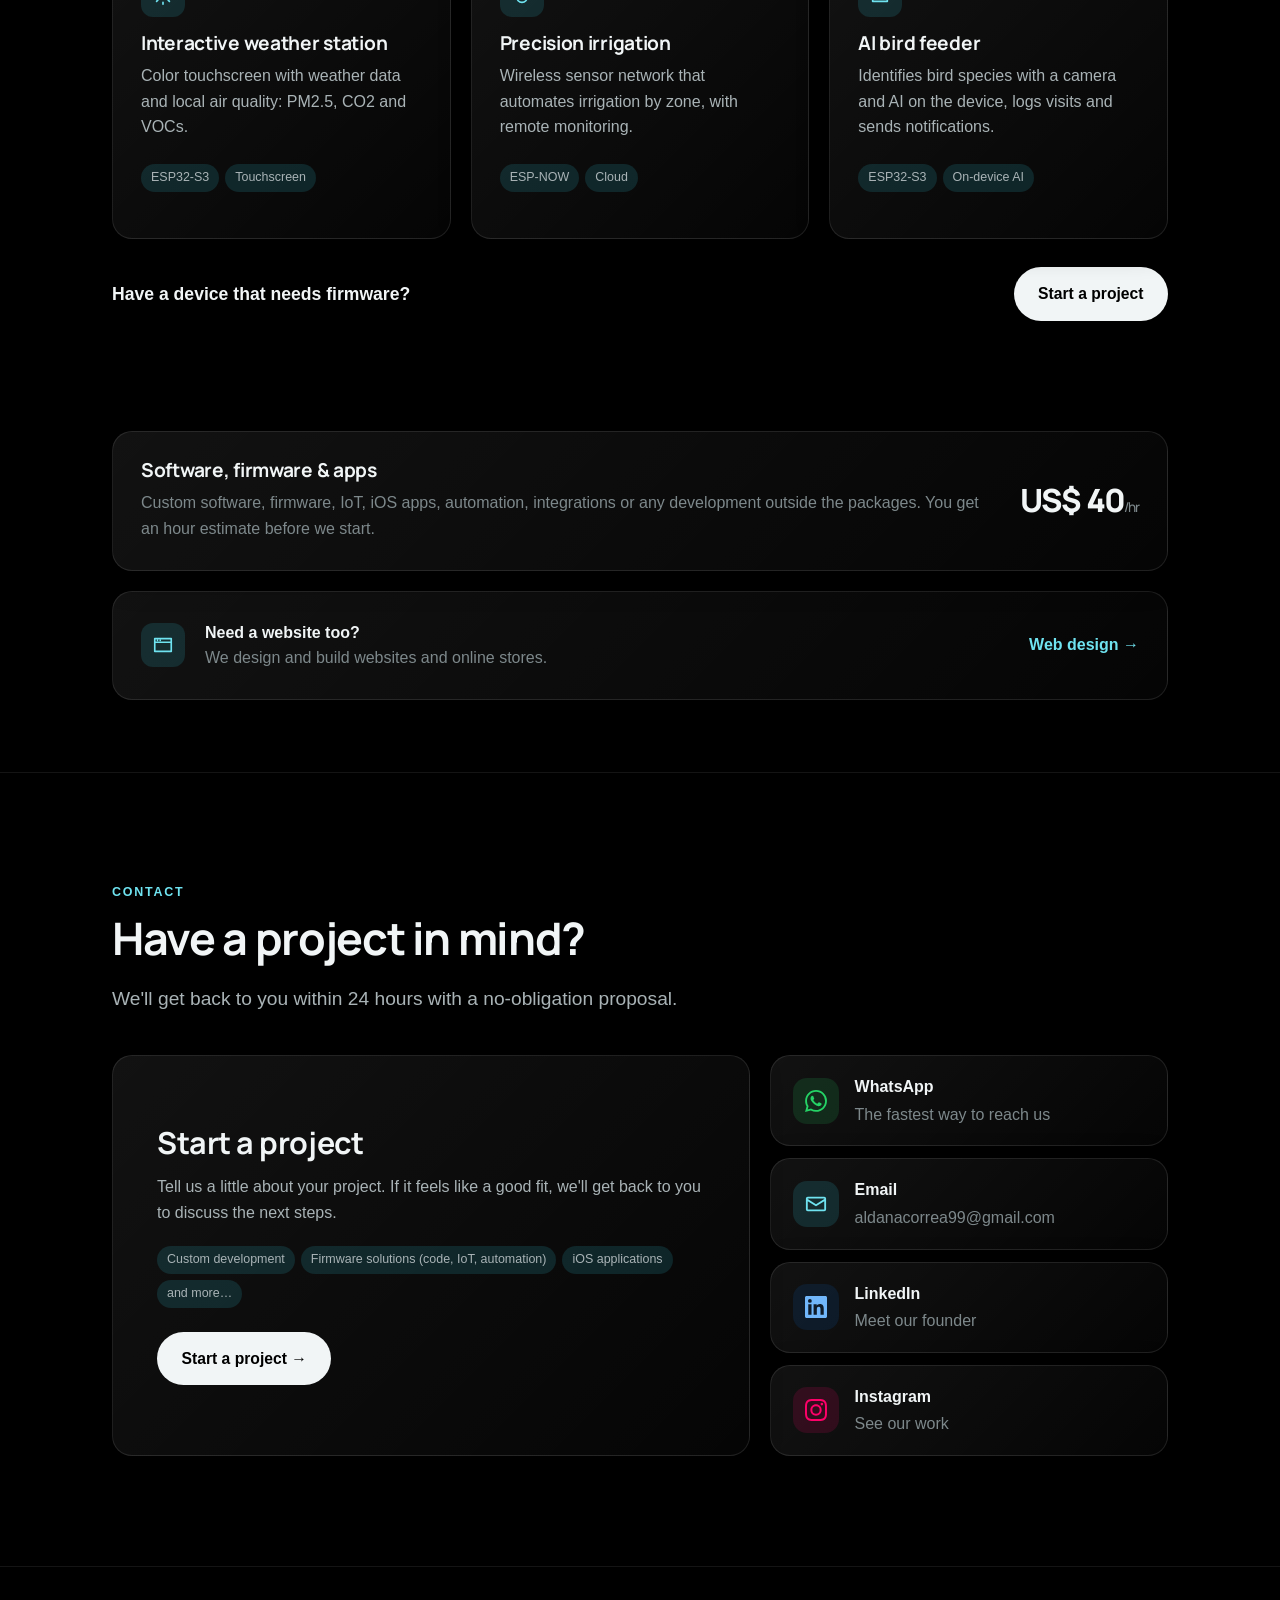
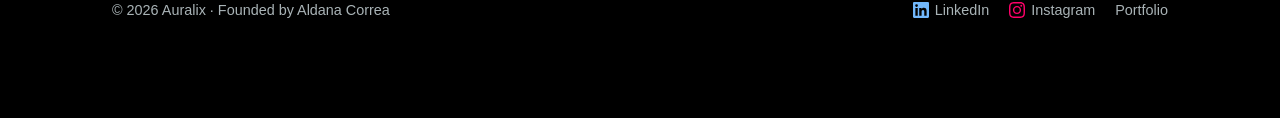
==== commit e4be6e0c: "Actualizar Auralix" ====
--- a/firmware/index.html
+++ b/firmware/index.html
@@ -20,8 +20,8 @@
     <link rel="preconnect" href="https://fonts.googleapis.com" />
     <link rel="preconnect" href="https://fonts.gstatic.com" crossorigin />
     <link href="https://fonts.googleapis.com/css2?family=Manrope:wght@500;600;700;800&display=swap" rel="stylesheet" />
-    <script type="module" crossorigin src="../assets/firmware-C3a2Yfzb.js"></script>
-    <link rel="modulepreload" crossorigin href="../assets/CursorGlow-DXSAKl9q.js">
+    <script type="module" crossorigin src="../assets/firmware-BV_Zmdct.js"></script>
+    <link rel="modulepreload" crossorigin href="../assets/CursorGlow-8uZgc_OD.js">
     <link rel="stylesheet" crossorigin href="../assets/CursorGlow-CVzrH007.css">
   </head>
   <body>
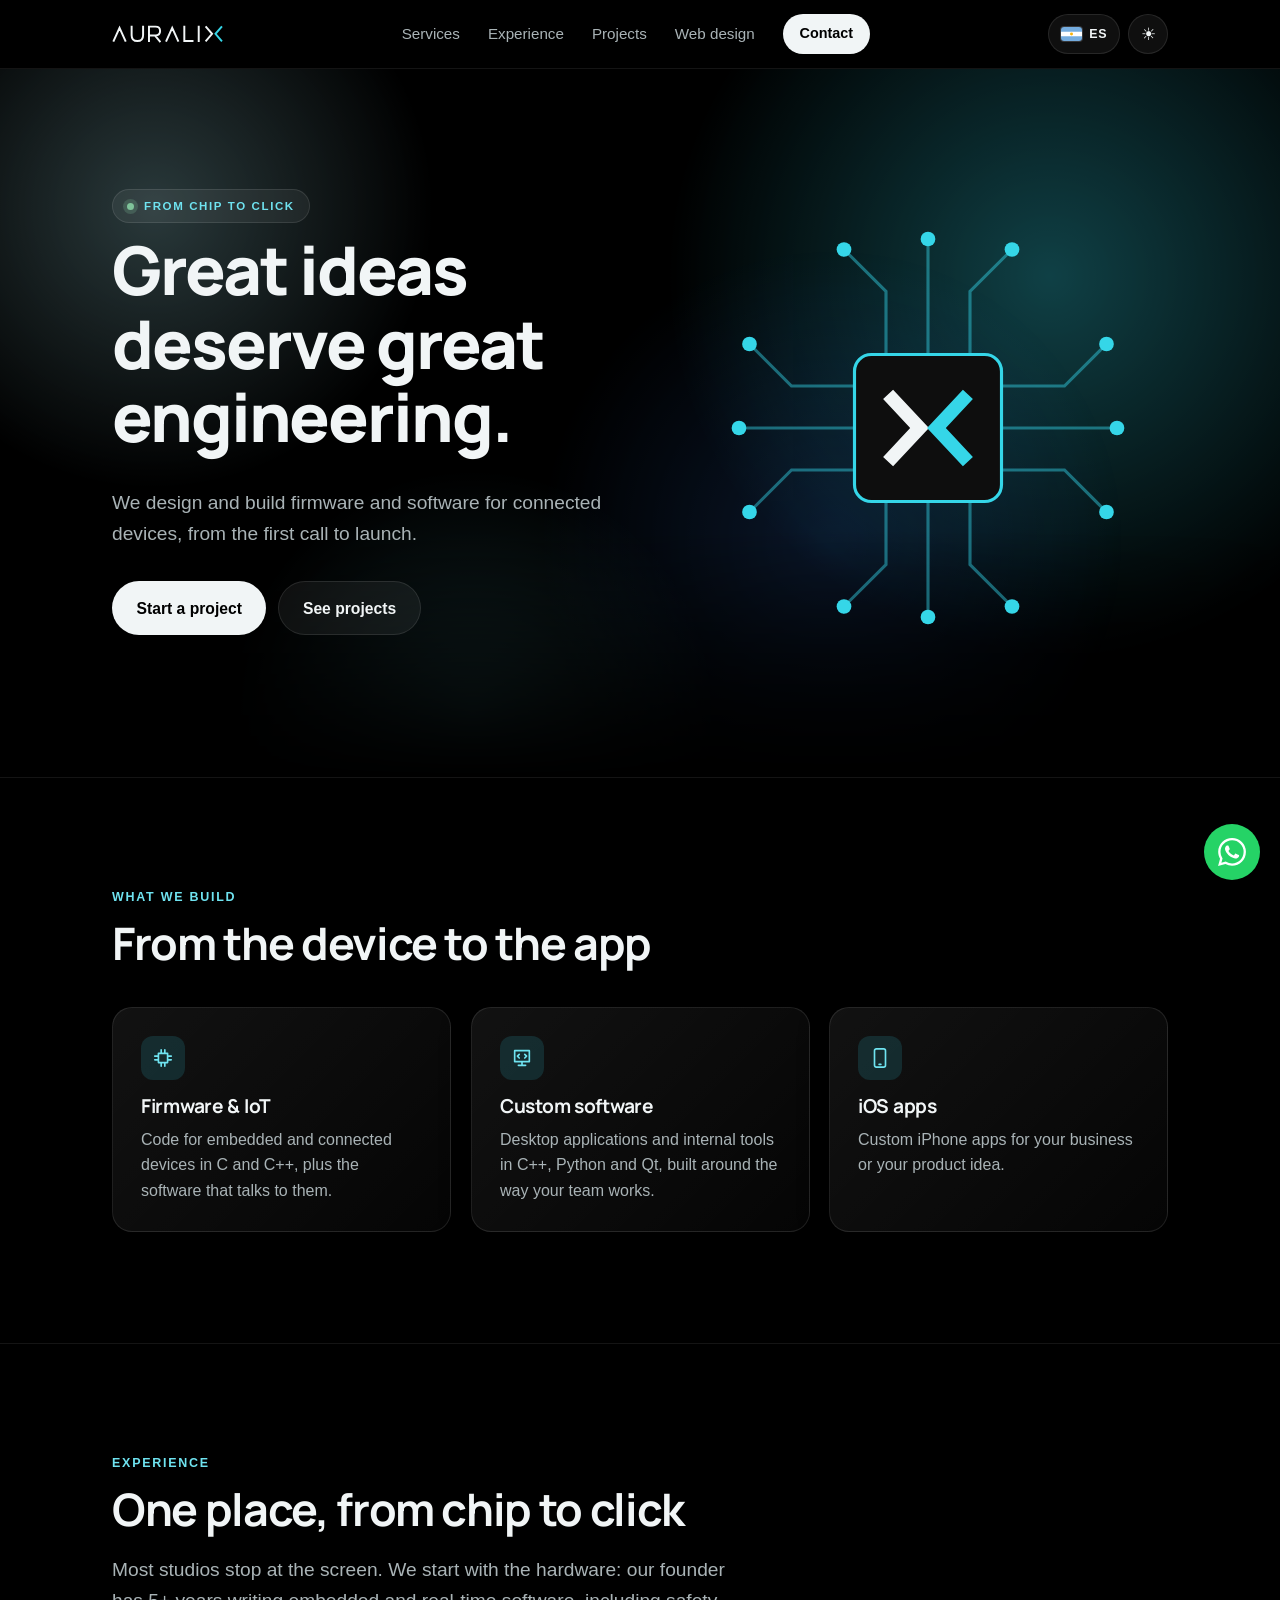
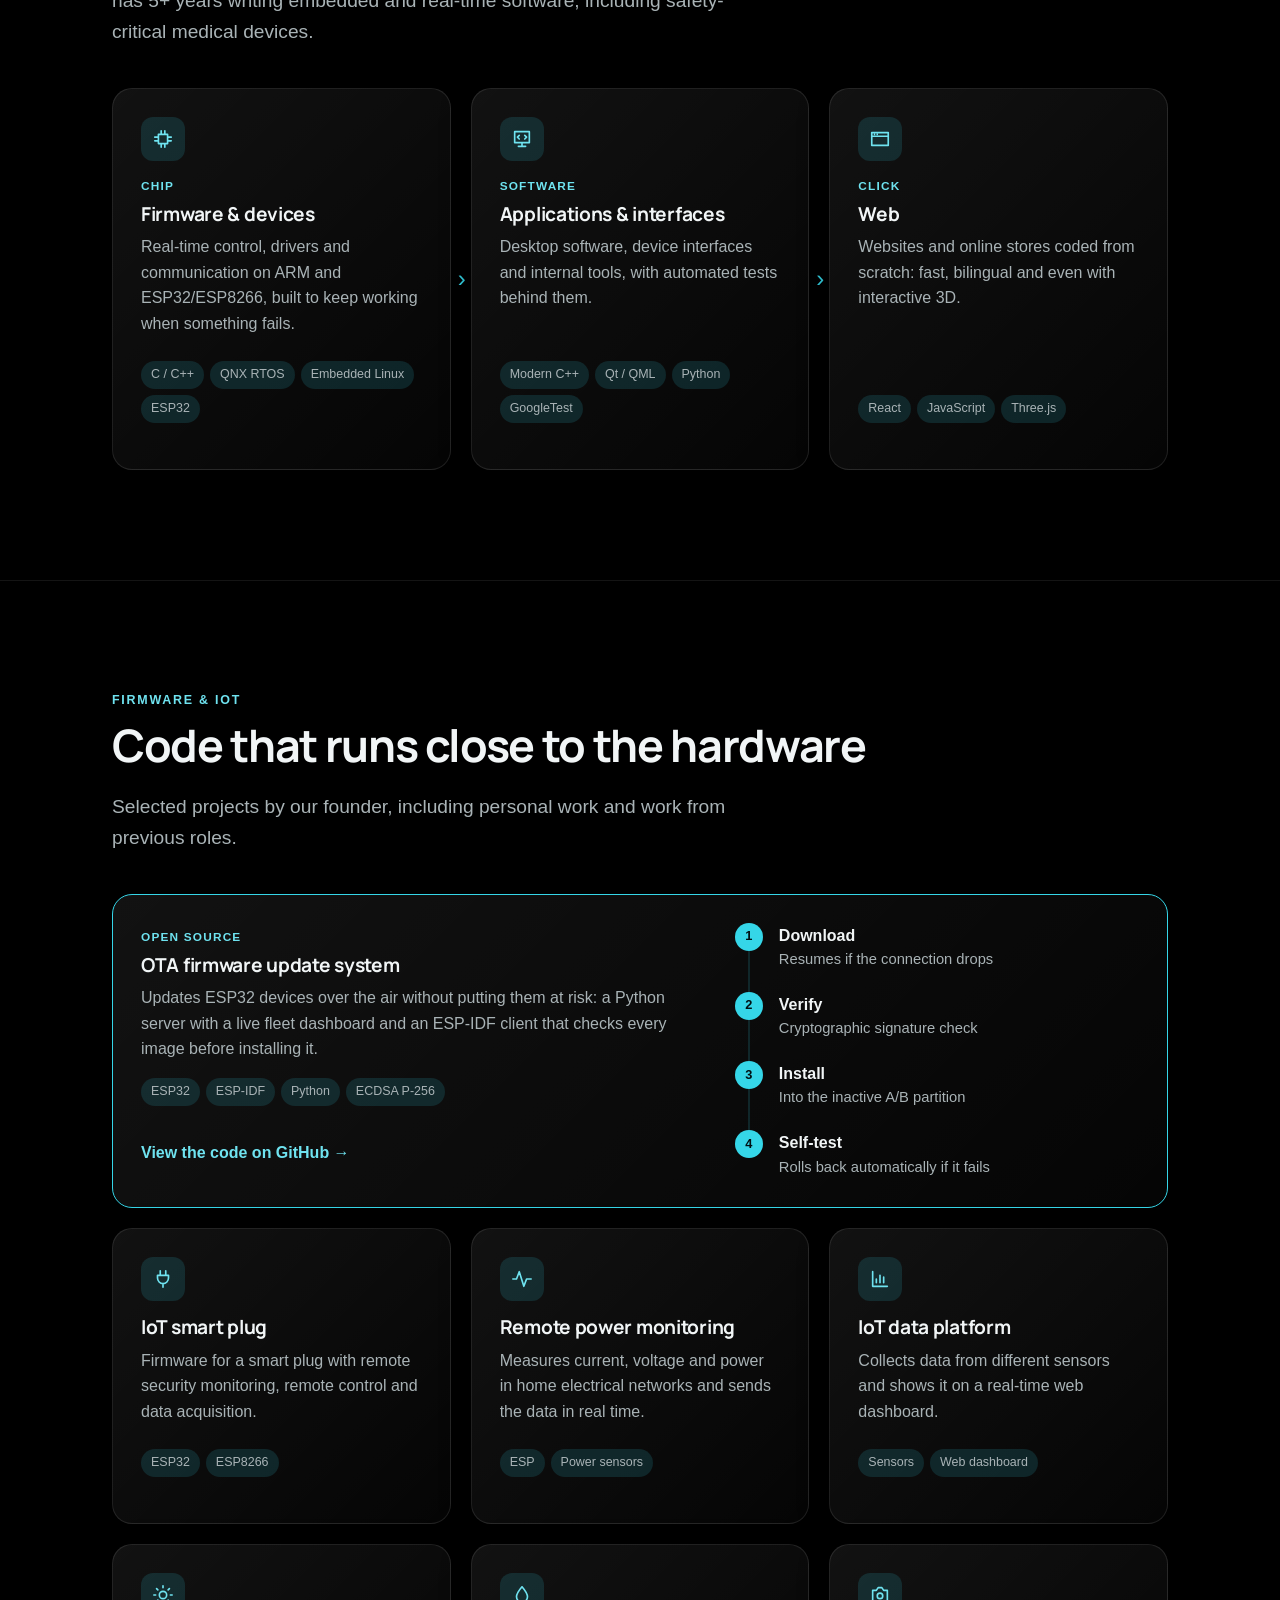
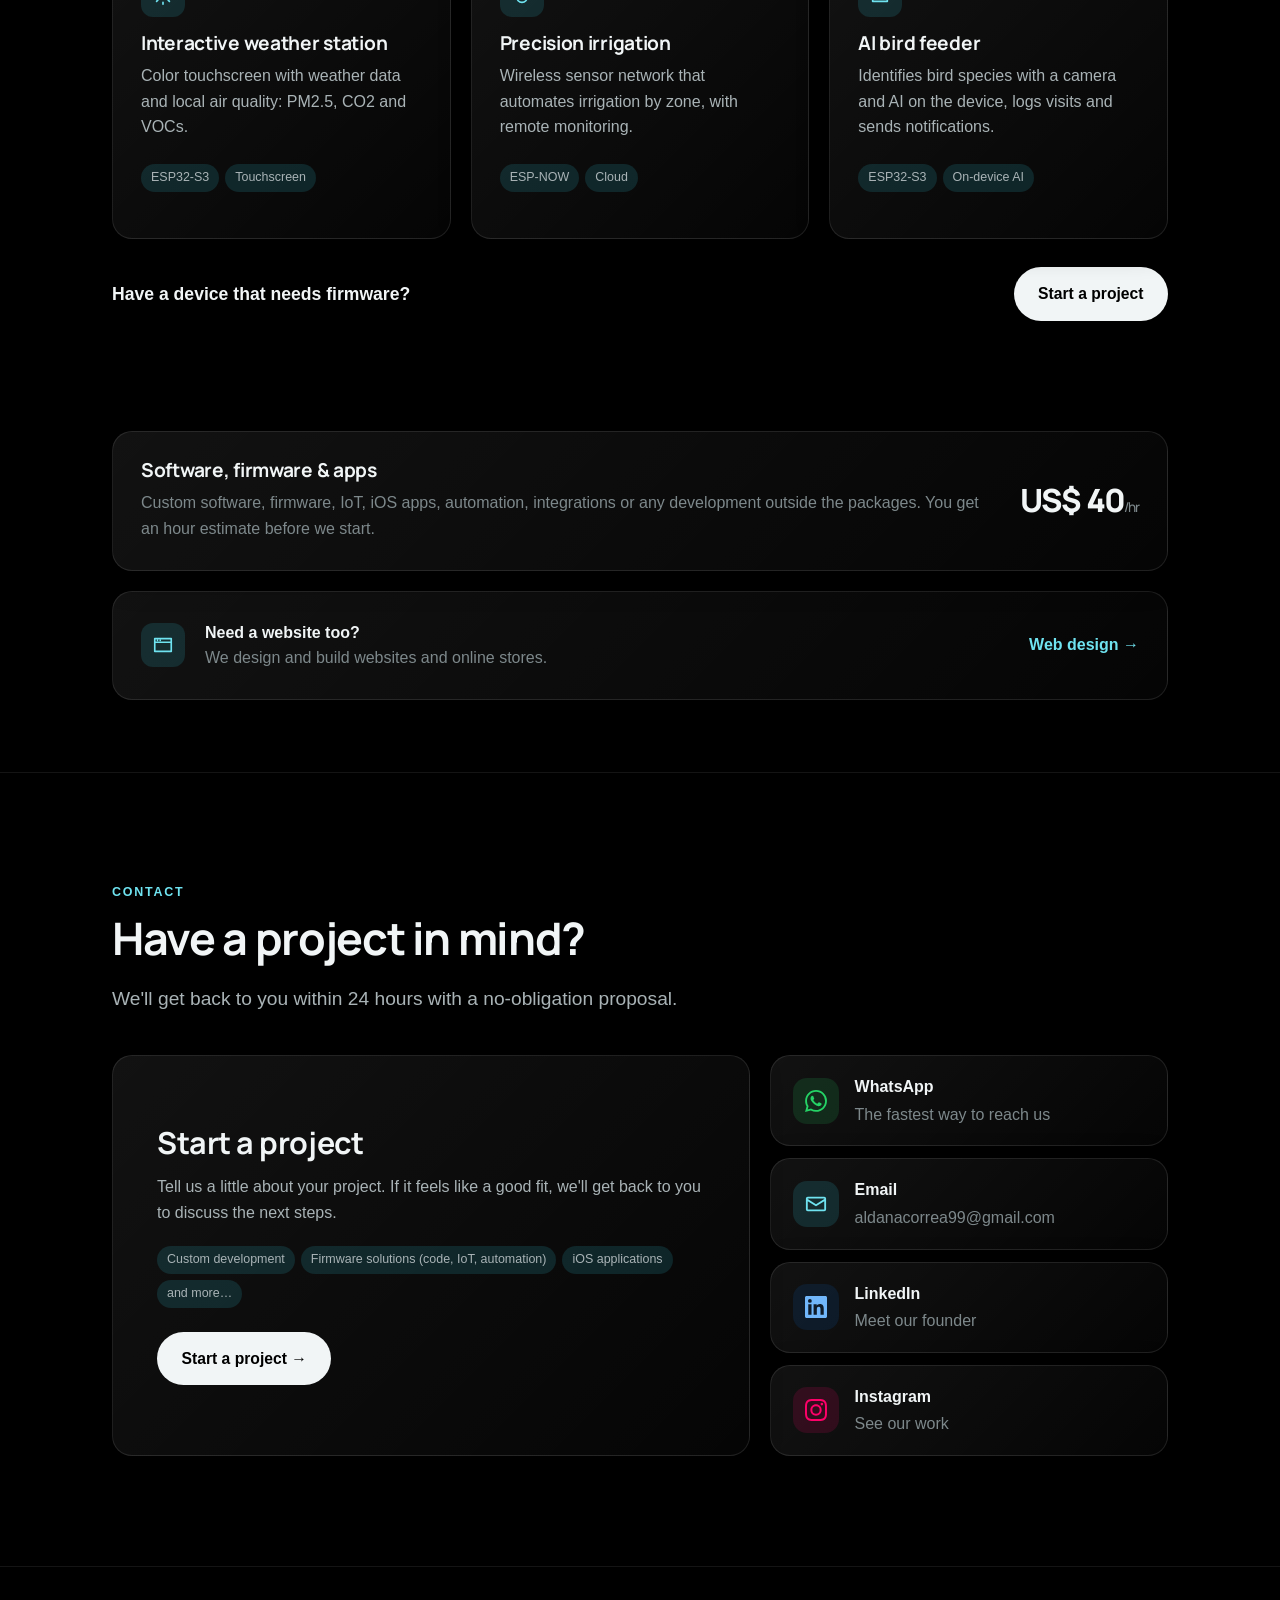
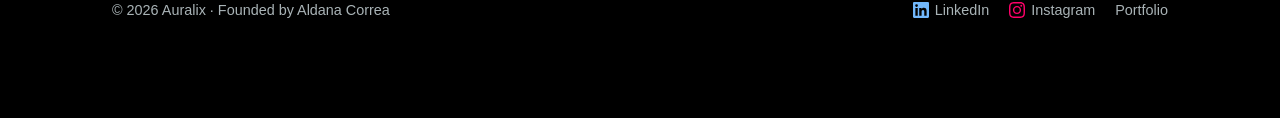
==== commit 9655bbdb: "Actualizar Auralix" ====
--- a/firmware/index.html
+++ b/firmware/index.html
@@ -20,9 +20,9 @@
     <link rel="preconnect" href="https://fonts.googleapis.com" />
     <link rel="preconnect" href="https://fonts.gstatic.com" crossorigin />
     <link href="https://fonts.googleapis.com/css2?family=Manrope:wght@500;600;700;800&display=swap" rel="stylesheet" />
-    <script type="module" crossorigin src="../assets/firmware-BV_Zmdct.js"></script>
-    <link rel="modulepreload" crossorigin href="../assets/CursorGlow-8uZgc_OD.js">
-    <link rel="stylesheet" crossorigin href="../assets/CursorGlow-CVzrH007.css">
+    <script type="module" crossorigin src="../assets/firmware-BXsnYdfX.js"></script>
+    <link rel="modulepreload" crossorigin href="../assets/CursorGlow-CVld7KQ7.js">
+    <link rel="stylesheet" crossorigin href="../assets/CursorGlow-DiF4HFXJ.css">
   </head>
   <body>
     <div id="root"></div>
--- a/assets/CursorGlow-DiF4HFXJ.css
+++ b/assets/CursorGlow-DiF4HFXJ.css
@@ -0,0 +1 @@
+:root{--bg:#f6f9fa;--bg-soft:#fff;--text-primary:#0b0f10;--text-secondary:#50595c;--text-tertiary:#6d777a;--accent:#0a8fa3;--accent-strong:#08707f;--accent-soft:#0a8fa31f;--on-accent:#fff;--glass-bg:linear-gradient(135deg, #ffffff8c, #ffffff52);--glass-bg-strong:#fff9;--glass-border:#0a8fa338;--glass-shadow:0 8px 30px #1a161214;--glass-shadow-hover:0 14px 40px #1a16121f;--divider:#1a16121a;--ok:#3f7d5a;--error:#b0463c;--radius:20px;--container:1120px;--lightningcss-light:initial;--lightningcss-dark: ;color-scheme:light}@media (prefers-color-scheme:dark){:root:not([data-theme=light]){--bg:#000;--bg-soft:#0e0e0e;--text-primary:#f1f5f6;--text-secondary:#a9b3b6;--text-tertiary:#7d888b;--accent:#35d6e8;--accent-strong:#6fe3f0;--accent-soft:#35d6e824;--on-accent:#001013;--glass-bg:linear-gradient(135deg, #ffffff12, #ffffff05);--glass-bg-strong:#ffffff0f;--glass-border:#ffffff1a;--glass-shadow:0 8px 30px #00000073;--glass-shadow-hover:0 14px 44px #0000008c;--divider:#ffffff14;--ok:#7fc39a;--error:#e58a80;--lightningcss-light: ;--lightningcss-dark:initial;color-scheme:dark}}:root[data-theme=dark]{--bg:#000;--bg-soft:#0e0e0e;--text-primary:#f1f5f6;--text-secondary:#a9b3b6;--text-tertiary:#7d888b;--accent:#35d6e8;--accent-strong:#6fe3f0;--accent-soft:#35d6e824;--on-accent:#001013;--glass-bg:linear-gradient(135deg, #ffffff12, #ffffff05);--glass-bg-strong:#ffffff0f;--glass-border:#ffffff1a;--glass-shadow:0 8px 30px #00000073;--glass-shadow-hover:0 14px 44px #0000008c;--divider:#ffffff14;--ok:#7fc39a;--error:#e58a80;--lightningcss-light: ;--lightningcss-dark:initial;color-scheme:dark}*,:before,:after{box-sizing:border-box}html{scroll-behavior:smooth;scroll-padding-top:80px}body{background:var(--bg);color:var(--text-primary);-webkit-font-smoothing:antialiased;margin:0;font-family:-apple-system,BlinkMacSystemFont,SF Pro Text,Inter,Segoe UI,Roboto,sans-serif;line-height:1.6;transition:background-color .35s,color .35s}h1,h2,h3,.brand,.price{font-family:Manrope,-apple-system,BlinkMacSystemFont,Segoe UI,sans-serif}h1,h2,h3{letter-spacing:-.03em;margin:0 0 .5em;line-height:1.1}h1{max-width:15ch;font-size:clamp(2.3rem,1.4rem + 3.6vw,4.2rem);font-weight:800}h2{font-size:clamp(1.8rem,1.3rem + 2vw,2.8rem);font-weight:700}h3{letter-spacing:-.015em;font-size:1.2rem;font-weight:700}p{color:var(--text-secondary);margin:0 0 1em}a{color:inherit;text-decoration:none}ul,ol{margin:0;padding:0;list-style:none}.hidden{display:none}.muted{color:var(--text-tertiary)}.container{width:100%;max-width:var(--container);margin:0 auto;padding:0 16px}@media (width>=768px){.container{padding:0 32px}}.eyebrow{text-transform:uppercase;letter-spacing:.14em;color:var(--accent-strong);margin-bottom:.8em;font-size:.78rem;font-weight:600}.lead{max-width:60ch;font-size:clamp(1.05rem,1rem + .3vw,1.2rem)}.btn{cursor:pointer;border:1px solid #0000;border-radius:999px;justify-content:center;align-items:center;padding:.85em 1.5em;font-family:inherit;font-size:.98rem;font-weight:600;transition:transform .2s,background-color .3s,box-shadow .3s;display:inline-flex}.btn:hover{transform:translateY(-2px)}.btn-primary:hover{box-shadow:0 10px 24px color-mix(in srgb, var(--text-primary) 22%, transparent)}.btn-ghost:hover{border-color:var(--accent)}.btn:focus-visible,.icon-btn:focus-visible,a:focus-visible,button:focus-visible{outline:2px solid var(--accent);outline-offset:3px}.btn:disabled{opacity:.6;cursor:wait;transform:none}.btn-primary{background:var(--text-primary);color:var(--bg)}.btn-ghost{background:var(--glass-bg-strong);border-color:var(--glass-border);color:var(--text-primary)}.btn-sm{padding:.5em 1.1em;font-size:.9rem}.btn-block{width:100%}.icon-btn{border:1px solid var(--glass-border);background:var(--glass-bg-strong);width:40px;height:40px;color:var(--text-primary);cursor:pointer;border-radius:50%;font-size:1.05rem}.header{z-index:50;background:color-mix(in srgb, var(--bg) 78%, transparent);-webkit-backdrop-filter:blur(14px);border-bottom:1px solid var(--divider);position:sticky;top:0}.header-inner{justify-content:space-between;align-items:center;gap:16px;height:68px;display:flex}.brand{letter-spacing:-.01em;align-items:center;gap:10px;font-size:1.1rem;font-weight:700;display:inline-flex}.brand svg{flex:none}.logo-accent{stroke:var(--accent)}.nav{align-items:center;gap:28px;font-size:.95rem;display:flex}.nav a:not(.btn){color:var(--text-secondary);transition:color .2s}.nav a:not(.btn):hover{color:var(--text-primary)}.header-actions{gap:8px;display:flex}.menu-btn{display:none}.lang-btn{letter-spacing:.04em;border-radius:999px;justify-content:center;align-items:center;gap:7px;width:auto;padding:0 12px;font-family:inherit;font-size:.78rem;font-weight:700;display:inline-flex}.flag{width:21px;height:14px;box-shadow:0 0 0 1px color-mix(in srgb, var(--text-primary) 18%, transparent);border-radius:3px;flex:none}@media (width<=860px){.menu-btn{display:inline-block}.nav{background:var(--bg);border-bottom:1px solid var(--divider);flex-direction:column;align-items:stretch;gap:4px;padding:12px 16px 20px;display:none;position:absolute;top:68px;left:0;right:0}.nav-open{display:flex}.nav a:not(.btn){padding:10px 4px}.nav .btn{margin-top:8px}}.cursor-glow{z-index:-1;pointer-events:none;aspect-ratio:1;background:radial-gradient(closest-side, #d98fa38c, #d9a9b461 32%, color-mix(in srgb, var(--accent) 20%, transparent) 62%, transparent);opacity:0;will-change:translate;border-radius:50%;width:min(44vw,640px);transition:opacity .8s,transform .8s;position:fixed;top:0;left:0;transform:translate(-50%,-50%)scale(.85)}.cursor-glow[data-active]{opacity:var(--glow-strength,1);transform:translate(-50%,-50%)scale(1)}.hero{padding:clamp(56px,10vw,120px) 0 clamp(56px,9vw,110px);position:relative;overflow:hidden}.hero-aurora{pointer-events:none;--aurora-1:color-mix(in srgb, var(--accent) 55%, transparent);--aurora-2:#3d8bff4d;--aurora-3:#a9e8f073;--aurora-4:color-mix(in srgb, var(--accent-strong) 30%, transparent);position:absolute;inset:0;overflow:hidden;-webkit-mask-image:linear-gradient(#000 65%,#0000);mask-image:linear-gradient(#000 65%,#0000)}.hero-aurora span{will-change:transform;border-radius:50%;animation:24s ease-in-out infinite alternate aurora-a;position:absolute}.hero-aurora span:first-child{aspect-ratio:1;background:radial-gradient(closest-side, var(--aurora-1), transparent);width:60vw;top:-25%;right:-12%}.hero-aurora span:nth-child(2){aspect-ratio:1;background:radial-gradient(closest-side, var(--aurora-2), transparent);width:46vw;animation-name:aurora-b;animation-duration:28s;top:25%;right:12%}.hero-aurora span:nth-child(3){aspect-ratio:1;background:radial-gradient(closest-side, var(--aurora-3), transparent);width:44vw;animation-name:aurora-c;animation-duration:32s;top:-20%;left:-10%}.hero-aurora span:nth-child(4){aspect-ratio:1;background:radial-gradient(closest-side, var(--aurora-4), transparent);width:38vw;animation-name:aurora-b;animation-duration:26s;animation-direction:alternate-reverse;bottom:-25%;left:18%}@keyframes aurora-a{0%{transform:translate(0)scale(1)}50%{transform:translate(-12%,10%)scale(1.12)}to{transform:translate(6%,18%)scale(.95)}}@keyframes aurora-b{0%{transform:translate(0)scale(1)}50%{transform:translate(14%,-12%)scale(.9)}to{transform:translate(-10%,8%)scale(1.15)}}@keyframes aurora-c{0%{transform:translate(0)scale(1.05)}50%{transform:translate(18%,14%)scale(.92)}to{transform:translate(8%,-6%)scale(1.1)}}.hero-aurora span{transition:translate .2s linear}.hero-aurora span:first-child{translate:calc(var(--mx,0) * -40px) calc(var(--my,0) * -30px)}.hero-aurora span:nth-child(2){translate:calc(var(--mx,0) * 55px) calc(var(--my,0) * 40px)}.hero-aurora span:nth-child(3){translate:calc(var(--mx,0) * -30px) calc(var(--my,0) * 25px)}.hero-aurora span:nth-child(4){translate:calc(var(--mx,0) * 35px) calc(var(--my,0) * -35px)}:root[data-theme=dark] .hero-aurora span{opacity:.55}:root[data-theme=dark] .cursor-glow{mix-blend-mode:screen;--glow-strength:.8}@media (prefers-color-scheme:dark){:root:not([data-theme=light]) .cursor-glow{mix-blend-mode:screen;--glow-strength:.8}:root:not([data-theme=light]) .hero-aurora span{opacity:.55}}.hero-inner{z-index:1;align-items:center;gap:clamp(40px,6vw,72px);display:grid;position:relative}@media (width>=960px){.hero-inner{grid-template-columns:1.05fr 1fr}}.pill{background:var(--glass-bg-strong);border:1px solid var(--glass-border);border-radius:999px;align-items:center;gap:10px;padding:7px 14px;font-size:.72rem;display:inline-flex}.dot{background:var(--ok);width:7px;height:7px;box-shadow:0 0 0 4px color-mix(in srgb, var(--ok) 22%, transparent);border-radius:50%}.cta-row{flex-wrap:wrap;gap:12px;margin:32px 0;display:flex}.highlights{color:var(--text-secondary);flex-wrap:wrap;gap:10px 24px;font-size:.95rem;display:flex}.highlights span{color:var(--accent-strong);font-weight:700}.hero-stack{aspect-ratio:5/4;transform-style:preserve-3d;transform:perspective(1200px) rotateX(var(--rx,0deg)) rotateY(var(--ry,0deg));transition:transform .6s cubic-bezier(.2,.7,.2,1);display:block;position:relative}.hero-stack[data-tilting]{transition:transform .12s linear}.hero-shot{background:var(--bg-soft);border:1px solid var(--glass-border);border-radius:14px;width:78%;margin:0;transition:transform .5s cubic-bezier(.2,.7,.2,1);animation:7s ease-in-out infinite float;position:absolute;overflow:hidden;box-shadow:0 24px 60px #14100c38}@keyframes float{50%{translate:0 -10px}}.hero-shot img{aspect-ratio:16/10;object-fit:cover;object-position:top;width:100%;display:block}.hero-shot-1{z-index:1;top:0;left:0;transform:translateZ(-70px)rotate(-3deg)}.hero-shot-2{z-index:2;animation-delay:-2.3s;top:18%;right:0;transform:translateZ(-10px)rotate(2.5deg)}.hero-shot-3{z-index:3;animation-delay:-4.6s;bottom:0;left:10%;transform:translateZ(60px)rotate(-1deg)}.hero-stack:hover .hero-shot-1{transform:translateZ(-110px)rotate(-5deg)translate(-14px,-10px)}.hero-stack:hover .hero-shot-2{transform:translateZ(0)rotate(4deg)translate(14px,-4px)}.hero-stack:hover .hero-shot-3{transform:translateZ(100px)rotate(0)translateY(8px)}.section{border-top:1px solid var(--divider);padding:clamp(56px,9vw,110px) 0}.section-head{margin-bottom:40px}.grid{gap:20px;display:grid}.grid-3{grid-template-columns:repeat(auto-fit,minmax(min(100%,280px),1fr))}.grid-4{grid-template-columns:repeat(auto-fit,minmax(min(100%,220px),1fr))}.card{background:var(--glass-bg);border:1px solid var(--glass-border);border-radius:var(--radius);box-shadow:var(--glass-shadow);-webkit-backdrop-filter:blur(14px);padding:28px;transition:box-shadow .3s,transform .3s,background .35s}.card p:last-child{margin-bottom:0}.service:hover,.package:hover{--lift:-4px;box-shadow:var(--glass-shadow-hover)}.card-icon{background:var(--accent-soft);width:44px;height:44px;color:var(--accent-strong);border-radius:12px;place-items:center;margin-bottom:16px;font-size:1.3rem;display:inline-grid}.custom-bottom{align-items:start;gap:20px;margin-top:20px;display:grid}@media (width>=960px){.custom-bottom{grid-template-columns:1.7fr 1fr}}.compare table{border-collapse:collapse;width:100%;margin-top:8px;font-size:.93rem}.compare th,.compare td{text-align:left;vertical-align:top;border-top:1px solid var(--divider);padding:12px 10px}.compare thead th{letter-spacing:.08em;text-transform:uppercase;color:var(--text-tertiary);border-top:0;font-size:.74rem;font-weight:700}.compare thead td{border-top:0}.compare tbody th{color:var(--text-primary);width:24%;font-weight:600}.compare td{color:var(--text-secondary)}.compare td.col-custom{color:var(--text-primary);background:var(--accent-soft)}.compare thead th.col-custom{color:var(--accent-strong);background:var(--accent-soft);border-radius:10px 10px 0 0}.compare .yes,.compare .no{width:1.3em;font-weight:700;display:inline-block}.compare .yes{color:var(--ok)}.compare .no{color:var(--error);opacity:.8}@media (width<=719px){.compare thead{display:none}.compare tr{border-top:1px solid var(--divider);padding:12px 0;display:block}.compare th,.compare td{border:0;width:auto;padding:4px 0;display:block}.compare tbody th{width:auto;margin-bottom:4px}.compare td.col-custom{background:0 0}.compare td:before{content:attr(data-label);letter-spacing:.06em;text-transform:uppercase;color:var(--text-tertiary);font-size:.72rem;font-weight:700;display:block}}.delivery-card{border-color:var(--accent)}.package{flex-direction:column;display:flex;position:relative}.package-featured{border-color:var(--accent);box-shadow:var(--glass-shadow-hover)}.badge{background:var(--accent-strong);color:var(--on-accent);border-radius:999px;padding:4px 12px;font-size:.75rem;font-weight:600;position:absolute;top:-12px;left:28px}.price{color:var(--text-primary);letter-spacing:-.03em;font-variant-numeric:tabular-nums;margin:8px 0 0;font-size:2rem;font-weight:800}.price-block{margin-bottom:8px}.price-was{color:var(--text-tertiary);font-variant-numeric:tabular-nums;align-items:center;gap:8px;margin:8px 0 -4px;font-size:.95rem;display:flex}.price-was s{text-decoration-thickness:1.5px}.off{background:color-mix(in srgb, var(--ok) 16%, transparent);color:var(--ok);border-radius:999px;padding:2px 8px;font-size:.75rem;font-weight:700}.promo-banner{background:color-mix(in srgb, var(--ok) 10%, var(--glass-bg-strong));border:1px solid color-mix(in srgb, var(--ok) 30%, transparent);color:var(--text-primary);border-radius:14px;flex-wrap:wrap;align-items:center;gap:6px 12px;margin:0 0 20px;padding:12px 18px;font-size:.95rem;display:flex}.promo-banner strong{color:var(--ok);text-transform:uppercase;letter-spacing:.08em;font-size:.78rem}.price-block .price-alt{color:var(--text-tertiary);font-variant-numeric:tabular-nums;margin:2px 0 0;font-size:.9rem}.maintenance .price-block{margin:0}@media (width>=640px){.maintenance .price-block{text-align:right}}.price-note{color:var(--text-tertiary);margin:20px 0 0;font-size:.85rem}.currency-toggle{background:var(--glass-bg-strong);border:1px solid var(--glass-border);border-radius:999px;gap:4px;margin-bottom:32px;padding:4px;display:inline-flex}.currency-toggle button{font:inherit;cursor:pointer;color:var(--text-secondary);background:0 0;border:0;border-radius:999px;padding:6px 18px;font-size:.88rem;font-weight:600;transition:background-color .25s,color .25s}.currency-toggle button[aria-pressed=true]{background:var(--text-primary);color:var(--bg)}.price small{color:var(--text-tertiary);font-size:.85rem;font-weight:500}.delivery{color:var(--accent-strong);font-size:.9rem;font-weight:500}.features{flex:1;margin:8px 0 24px}.features li{border-top:1px solid var(--divider);padding:8px 0 8px 26px;font-size:.95rem;position:relative}.features li:before{content:"✓";color:var(--accent-strong);font-weight:700;position:absolute;left:2px}.maintenance{align-items:center;gap:12px 32px;margin-top:20px;display:grid}@media (width>=640px){.maintenance{grid-template-columns:1fr auto}}.maintenance p.muted,.maintenance .price{margin:0}.process{align-items:start;gap:28px;display:grid}@media (width>=960px){.process{grid-template-columns:1.6fr 1fr;gap:40px}}.timeline{gap:16px;display:grid;position:relative}.timeline:before,.timeline:after{content:"";z-index:0;border-radius:2px;width:2px;position:absolute;top:24px;bottom:24px;left:21px}.timeline:before{background:var(--divider)}.timeline:after{background:linear-gradient(var(--accent), var(--accent-strong));transform-origin:top;transform:scaleY(var(--progress,0));box-shadow:0 0 12px color-mix(in srgb, var(--accent) 60%, transparent)}.timeline-step{z-index:1;grid-template-columns:44px 1fr;align-items:start;gap:16px;display:grid;position:relative}.timeline-num{z-index:1;background:var(--bg);border:2px solid var(--divider);width:44px;height:44px;color:var(--text-tertiary);border-radius:50%;place-items:center;font-family:Manrope,sans-serif;font-size:.85rem;font-weight:800;transition:background-color .4s,border-color .4s,color .4s,transform .4s cubic-bezier(.3,1.6,.5,1);display:grid;position:relative}.is-active .timeline-num{background:var(--accent-strong);border-color:var(--accent-strong);color:var(--on-accent);transform:scale(1.08)}.is-active .timeline-num:after{content:"";border:2px solid var(--accent);border-radius:50%;animation:1.2s ease-out forwards step-pulse;position:absolute;inset:-2px}@keyframes step-pulse{0%{opacity:.9;transform:scale(1)}to{opacity:0;transform:scale(1.9)}}.timeline-card{transition:border-color .4s,box-shadow .4s,transform .3s}.is-active .timeline-card{border-color:color-mix(in srgb, var(--accent) 55%, transparent)}.timeline-step:hover .timeline-card{box-shadow:var(--glass-shadow-hover);transform:translate(4px)}.timeline-card{padding:22px 24px}.timeline-head{flex-wrap:wrap;justify-content:space-between;align-items:baseline;gap:4px 12px;margin-bottom:6px;display:flex}.timeline-head h3{margin:0}.when{color:var(--accent-strong);white-space:nowrap;font-size:.8rem;font-weight:600}.timeline-card>p{margin-bottom:10px}.result{color:var(--text-primary);border-top:1px solid var(--divider);padding-top:10px;font-size:.92rem}.result strong{color:var(--ok)}.payment-step{background:var(--text-primary);color:var(--bg);border-radius:999px;padding:4px 12px;font-size:.8rem;font-weight:600;display:inline-block;position:relative;overflow:hidden;margin:2px 0 0!important}.payment-step:after{content:"";background:linear-gradient(100deg,#0000 30%,#ffffff73 50%,#0000 70%);position:absolute;inset:0;transform:translate(-120%)}.is-active .payment-step:after{animation:1.1s .3s shine}@keyframes shine{to{transform:translate(120%)}}.timeline-step.reveal{translate:28px}.timeline-step.reveal[data-visible]{translate:0}.stagger>li{opacity:0;transition:opacity .5s,translate .5s;translate:0 10px}[data-visible] .stagger>li{opacity:1;translate:0}[data-visible] .stagger>li:nth-child(2){transition-delay:.1s}[data-visible] .stagger>li:nth-child(3){transition-delay:.2s}[data-visible] .stagger>li:nth-child(4){transition-delay:.3s}.process-side{gap:16px;display:grid}@media (width>=960px){.process-side{position:sticky;top:92px}}.promises{gap:14px;margin-top:12px;display:grid}.promises li{color:var(--text-secondary);gap:2px;padding-left:26px;font-size:.93rem;display:grid;position:relative}.promises li:before{content:"✓";color:var(--ok);font-weight:700;position:absolute;top:0;left:2px}.promises strong{color:var(--text-primary)}.need-list{margin-bottom:0}.projects{gap:24px;display:grid}.project{padding:0;display:grid;overflow:hidden}@media (width>=860px){.project{grid-template-columns:1.35fr 1fr;align-items:center}.project:nth-child(2n) .browser{order:2}}.project:hover{box-shadow:var(--glass-shadow-hover)}.browser{border:1px solid var(--glass-border);background:var(--bg-soft);border-radius:12px;margin:16px;display:block;overflow:hidden}.browser img{aspect-ratio:16/9.5;object-fit:cover;object-position:top;width:100%;transition:transform .6s cubic-bezier(.2,.7,.2,1);display:block}a.browser:hover img{transform:scale(1.03)}.browser-bar{background:var(--glass-bg-strong);border-bottom:1px solid var(--divider);align-items:center;gap:6px;padding:9px 12px;display:flex}.browser-bar span{background:var(--divider);border-radius:50%;width:9px;height:9px}.browser-bar span:first-child{background:#ec6a5e}.browser-bar span:nth-child(2){background:#f4bf4f}.browser-bar span:nth-child(3){background:#61c554}.browser-bar em{color:var(--text-tertiary);white-space:nowrap;text-overflow:ellipsis;margin-left:10px;font-size:.75rem;font-style:normal;overflow:hidden}.project-body{padding:8px 28px 28px}@media (width>=860px){.project-body{padding:28px 36px 28px 20px}.project:nth-child(2n) .project-body{padding:28px 20px 28px 36px}}.chips{flex-wrap:wrap;gap:6px;margin:0 0 18px;display:flex}.chips li{background:var(--accent-soft);color:var(--text-secondary);border-radius:999px;padding:4px 10px;font-size:.78rem}.tag{letter-spacing:.1em;text-transform:uppercase;color:var(--accent-strong);margin-bottom:8px;font-size:.74rem;font-weight:700;display:inline-block}.link{color:var(--accent-strong);font-weight:600}blockquote{color:var(--text-primary);margin:0 0 16px;font-size:1.05rem}.faq{gap:12px;max-width:780px;display:grid}.faq-item{padding:20px 24px}.faq-item summary{cursor:pointer;justify-content:space-between;gap:16px;font-weight:600;list-style:none;display:flex}.faq-item summary::-webkit-details-marker{display:none}.faq-item summary:after{content:"+";color:var(--accent-strong);font-size:1.3rem;line-height:1;transition:transform .2s}.faq-item[open] summary:after{transform:rotate(45deg)}.faq-item p{margin:12px 0 0}.contact-grid{grid-template-columns:1fr;gap:20px;display:grid}@media (width>=860px){.contact-grid{grid-template-columns:1.6fr 1fr}}.form{gap:16px;display:grid}.form label{gap:6px;font-size:.9rem;font-weight:500;display:grid}.form input,.form select,.form textarea{font:inherit;border:1px solid var(--glass-border);background:var(--bg-soft);color:var(--text-primary);border-radius:12px;width:100%;padding:12px 14px}.form input:focus,.form select:focus,.form textarea:focus{outline:2px solid var(--accent);outline-offset:1px}.form-msg{margin:0;font-size:.92rem;font-weight:500}.form-msg.ok{color:var(--ok)}.form-msg.error{color:var(--error)}.contact-side{align-content:start;gap:12px;display:grid}.contact-link{align-items:center;gap:16px;padding:18px 22px;display:flex}.contact-link>span:last-child{gap:2px;min-width:0;display:grid}.contact-link .muted{overflow-wrap:anywhere}.contact-icon{background:color-mix(in srgb, var(--icon-bg,var(--accent)) 14%, transparent);border-radius:14px;flex:none;place-items:center;width:46px;height:46px;display:grid}.contact-icon-whatsapp{--icon-bg:#25d366}.contact-icon-linkedin{--icon-bg:#0a66c2}.contact-icon-instagram{--icon-bg:#ff0069}.contact-link:hover{box-shadow:var(--glass-shadow-hover);transform:translateY(-2px)}.start-card{flex-direction:column;justify-content:center;align-items:flex-start;padding:clamp(28px,4vw,44px);display:flex}.start-card h3{font-size:clamp(1.4rem,1.2rem + 1vw,1.9rem)}.start-card .chips{margin:4px 0 24px}.payments{margin-top:20px}.payments-head{flex-wrap:wrap;justify-content:space-between;align-items:baseline;gap:8px 16px;display:flex}.payments-head h3{margin:0}.deposit{background:var(--text-primary);color:var(--bg);border-radius:999px;margin:0;padding:5px 14px;font-size:.9rem}.payments>.muted{margin:12px 0 20px}.pay-groups{gap:16px;display:grid}@media (width>=760px){.pay-groups{grid-template-columns:1.4fr 1fr}}.pay-cur{letter-spacing:.1em;text-transform:uppercase;color:var(--text-tertiary);margin-bottom:8px;font-size:.74rem;font-weight:700;display:block}.pay-list{flex-wrap:wrap;gap:8px;display:flex}.pay-chip{background:var(--bg-soft);border:1px solid var(--glass-border);border-radius:12px;align-items:center;gap:10px;padding:9px 16px 9px 12px;font-size:.92rem;font-weight:600;display:inline-flex}.brand-icon{fill:var(--icon);flex:none}:root[data-theme=dark] .brand-icon{fill:var(--icon-dark)}@media (prefers-color-scheme:dark){:root:not([data-theme=light]) .brand-icon{fill:var(--icon-dark)}}.project-dialog{border:1px solid var(--glass-border);background:var(--bg);width:min(760px,100% - 24px);max-height:calc(100dvh - 24px);color:var(--text-primary);overscroll-behavior:contain;border-radius:24px;margin:auto;padding:0;box-shadow:0 30px 80px #0000004d}.project-dialog::backdrop{-webkit-backdrop-filter:blur(6px);background:#0f0c0a80}.project-dialog[open]{animation:.3s cubic-bezier(.2,.7,.2,1) dialog-in}@keyframes dialog-in{0%{opacity:0;transform:translateY(16px)scale(.98)}}.dialog-inner{padding:clamp(20px,4vw,40px)}.dialog-head{justify-content:space-between;align-items:flex-start;gap:16px;margin-bottom:24px;display:flex}.dialog-head h2{margin-bottom:.3em}.dialog-head .lead{margin:0;font-size:1rem}.dialog-head .icon-btn{flex:none}.project-form{gap:22px}.form-row{gap:16px;display:grid}@media (width>=640px){.form-row{grid-template-columns:1fr 1fr}}.form fieldset{border:0;min-width:0;margin:0;padding:0}.form legend{margin-bottom:10px;padding:0;font-size:.9rem;font-weight:500}.check-grid{grid-template-columns:repeat(auto-fill,minmax(min(100%,210px),1fr));gap:8px;display:grid}.radio-row{flex-wrap:wrap;gap:8px;display:flex}.form .check{font-weight:500;display:block;position:relative}.form .check input{opacity:0;width:1px;height:1px;position:absolute}.check span{cursor:pointer;border:1px solid var(--glass-border);background:var(--bg-soft);border-radius:12px;align-items:center;gap:10px;height:100%;padding:10px 14px;font-size:.9rem;line-height:1.3;transition:border-color .2s,background-color .2s;display:flex}.check span:before{content:"";border:1.5px solid var(--text-tertiary);width:16px;height:16px;color:var(--on-accent);border-radius:5px;flex:none;place-items:center;font-size:11px;display:grid}.check input[type=radio]+span:before{border-radius:50%}.check input:checked+span{border-color:var(--accent-strong);background:var(--accent-soft)}.check input:checked+span:before{content:"✓";background:var(--accent-strong);border-color:var(--accent-strong)}.check input[type=radio]:checked+span:before{content:"";box-shadow:inset 0 0 0 3px var(--bg-soft)}.check input:focus-visible+span{outline:2px solid var(--accent);outline-offset:2px}.check:hover span{border-color:var(--accent)}.form-fine{color:var(--text-tertiary);margin:0;font-size:.85rem}.form-done{text-align:center;padding:24px 0 8px}.form-done-icon{background:var(--accent-soft);width:56px;height:56px;color:var(--ok);border-radius:50%;place-items:center;margin:0 auto 16px;font-size:1.6rem;display:grid}.footer{border-top:1px solid var(--divider);padding:32px 0 96px;font-size:.9rem}.footer-inner{flex-wrap:wrap;justify-content:space-between;gap:12px;display:flex}.footer p{margin:0}.footer nav{color:var(--text-secondary);gap:20px;display:flex}.footer nav a{align-items:center;gap:6px;display:inline-flex}.footer nav a:hover{color:var(--text-primary)}.wa-float{z-index:60;color:#fff;background:#25d366;border-radius:50%;place-items:center;width:56px;height:56px;transition:transform .2s;display:grid;position:fixed;bottom:20px;right:20px;box-shadow:0 8px 24px #0003}.wa-float:hover{transform:scale(1.06)}.reveal{opacity:0;transition:opacity .6s,translate .6s,transform .3s,box-shadow .3s;translate:0 18px}.reveal[data-visible]{opacity:1;translate:0}.grid>.reveal:nth-child(2){transition-delay:80ms,80ms,0s,0s}.grid>.reveal:nth-child(3){transition-delay:.16s,.16s,0s,0s}.grid>.reveal:nth-child(4){transition-delay:.24s,.24s,0s,0s}.tilt{transform:perspective(900px) rotateX(var(--rx,0deg)) rotateY(var(--ry,0deg)) translateY(var(--lift,0px));will-change:transform;transition:opacity .6s,translate .6s,transform .6s cubic-bezier(.2,.7,.2,1),box-shadow .3s,background .35s;position:relative}.tilt[data-tilting]{transition:opacity .6s,translate .6s,transform .12s linear,box-shadow .3s}.tilt:after{content:"";border-radius:inherit;pointer-events:none;background:radial-gradient(circle at var(--gx,50%) var(--gy,50%), #ffffff59, transparent 55%);opacity:0;z-index:2;transition:opacity .3s;position:absolute;inset:0}:root[data-theme=dark] .tilt:after{background:radial-gradient(circle at var(--gx,50%) var(--gy,50%), #ffffff17, transparent 55%)}@media (prefers-color-scheme:dark){:root:not([data-theme=light]) .tilt:after{background:radial-gradient(circle at var(--gx,50%) var(--gy,50%), #ffffff17, transparent 55%)}}.tilt[data-tilting]:after{opacity:1}@media (prefers-reduced-motion:reduce){*{scroll-behavior:auto!important;transition:none!important}.reveal{opacity:1;translate:none}.tilt,.hero-stack{transform:none}.hero-shot,.hero-aurora span,.is-active .timeline-num:after,.is-active .payment-step:after{animation:none}.stagger>li{opacity:1;translate:none}}.hero h1{text-wrap:balance}.chip-click{counter-reset:none;grid-template-columns:repeat(auto-fit,minmax(min(100%,280px),1fr));gap:20px;display:grid}.chip-click .card{flex-direction:column;align-items:flex-start;display:flex}.chip-click .chips{margin-top:auto;padding-top:8px}.price-note{margin:16px 0}@media (width>=960px){.chip-click>li{position:relative}.chip-click>li:not(:last-child):after{content:"›";color:var(--accent);font-size:1.5rem;line-height:1;position:absolute;top:50%;right:-16px;translate:0 -50%}}.fw-featured{border-color:var(--accent);gap:28px;margin-bottom:20px;display:grid}.fw-featured .link{margin-top:16px;display:inline-block}.fw-flow{counter-reset:fw;align-content:center;gap:0;display:grid}.fw-flow li{counter-increment:fw;padding:0 0 20px 44px;display:grid;position:relative}.fw-flow li:last-child{padding-bottom:0}.fw-flow li:before{content:counter(fw);z-index:1;background:var(--accent);width:28px;height:28px;color:var(--on-accent);border-radius:50%;place-items:center;font-size:.8rem;font-weight:700;display:grid;position:absolute;top:0;left:0}.fw-flow li:not(:last-child):after{content:"";background:var(--accent-soft);width:2px;position:absolute;top:28px;bottom:0;left:13px}.fw-flow span{color:var(--text-secondary);font-size:.92rem}.fw-grid .card{flex-direction:column;align-items:flex-start;display:flex}.fw-grid .chips{margin-top:auto;padding-top:8px}.fw-cta{flex-wrap:wrap;justify-content:space-between;align-items:center;gap:16px;margin:28px 0 0;display:flex}.fw-cta span{color:var(--text-primary);font-size:1.1rem;font-weight:600}@media (width>=900px){.fw-featured{grid-template-columns:1.4fr 1fr}}@media (width<=980px) and (width>=861px){.nav{gap:16px;font-size:.88rem}}.cross-link{flex-wrap:wrap;align-items:center;gap:12px 20px;margin:0 0 clamp(40px,6vw,72px);display:flex}.cross-link .card-icon{margin:0}.cross-link>span:nth-child(2){flex:220px;display:grid}.cross-link:hover{border-color:var(--accent)}.fw-hero-chip{justify-self:center;width:100%;max-width:420px}.fw-traces{stroke:color-mix(in srgb, var(--accent) 45%, transparent)}.fw-pads{fill:var(--accent)}.fw-chip{fill:var(--bg-soft);stroke:var(--accent)}.fw-chip-a{stroke:var(--text-primary)}.fw-chip-b{stroke:var(--accent)}main>.container>.maintenance{margin:0 0 20px}
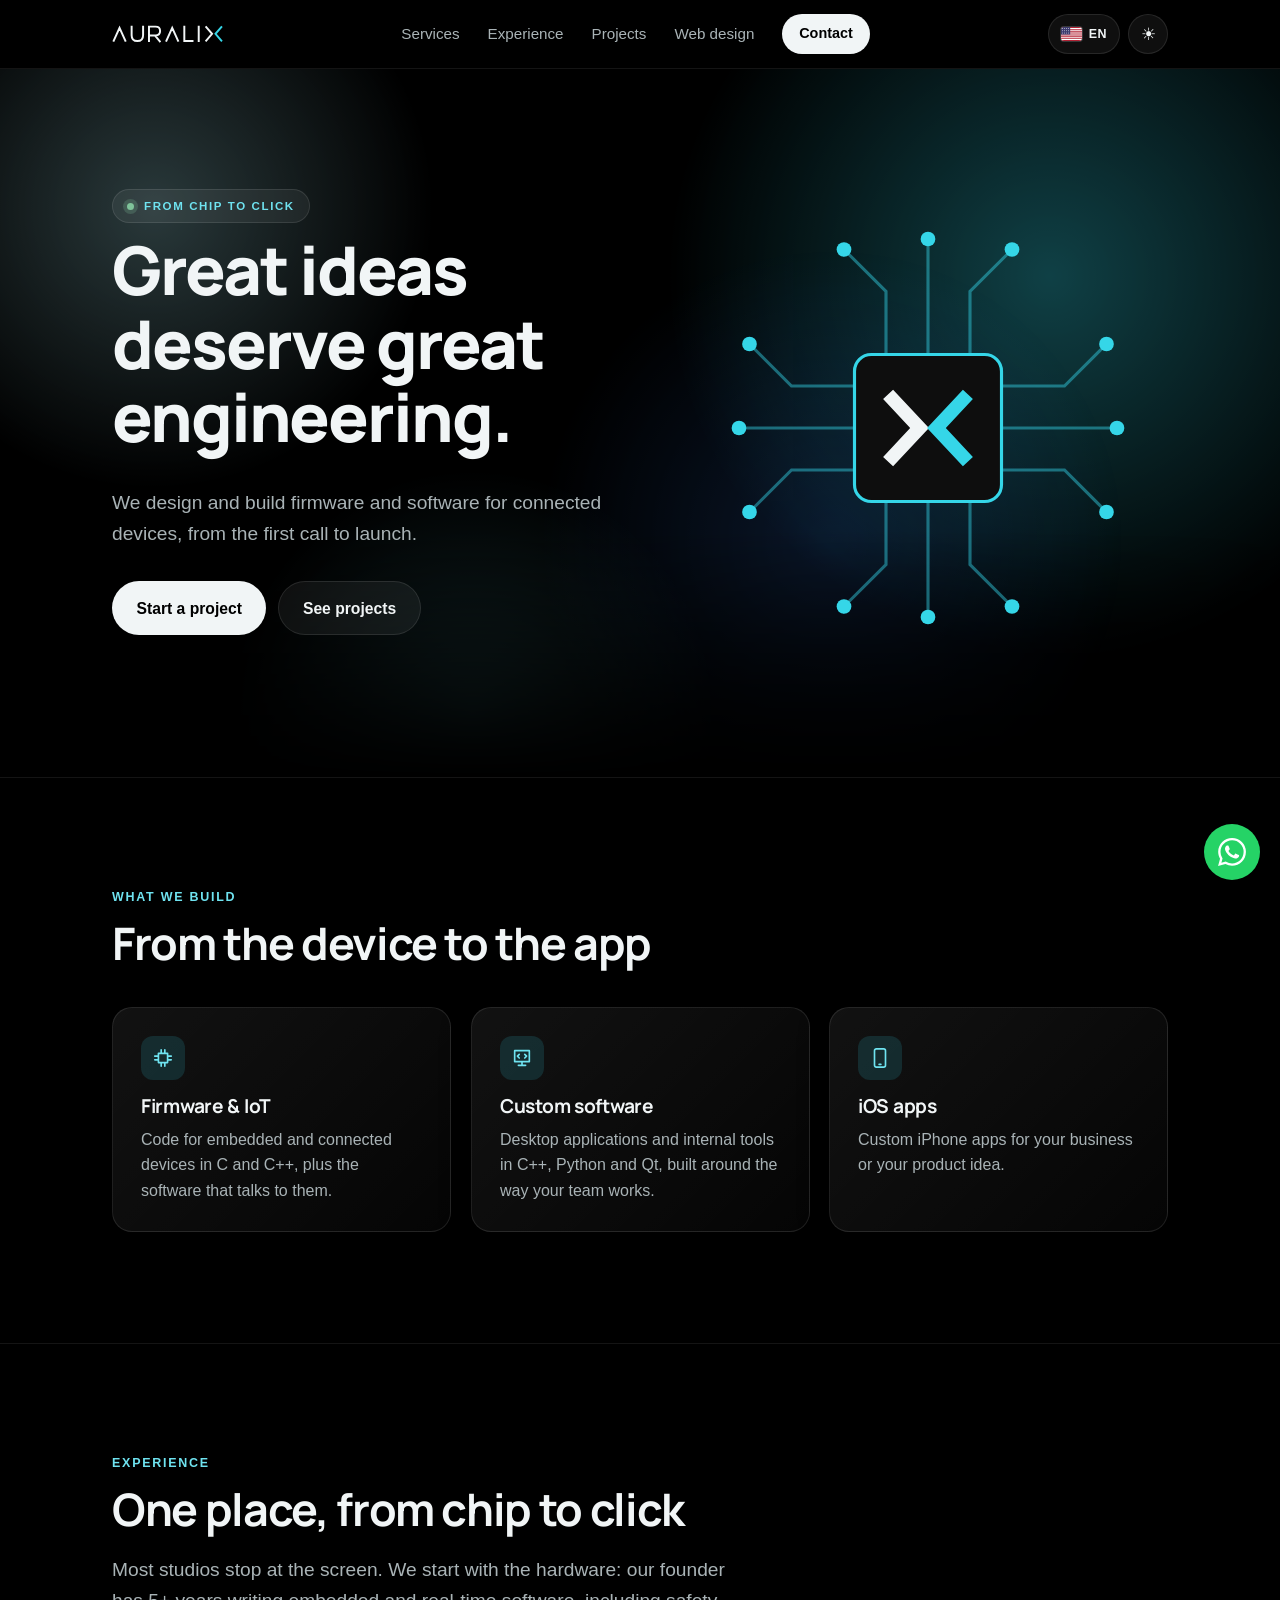
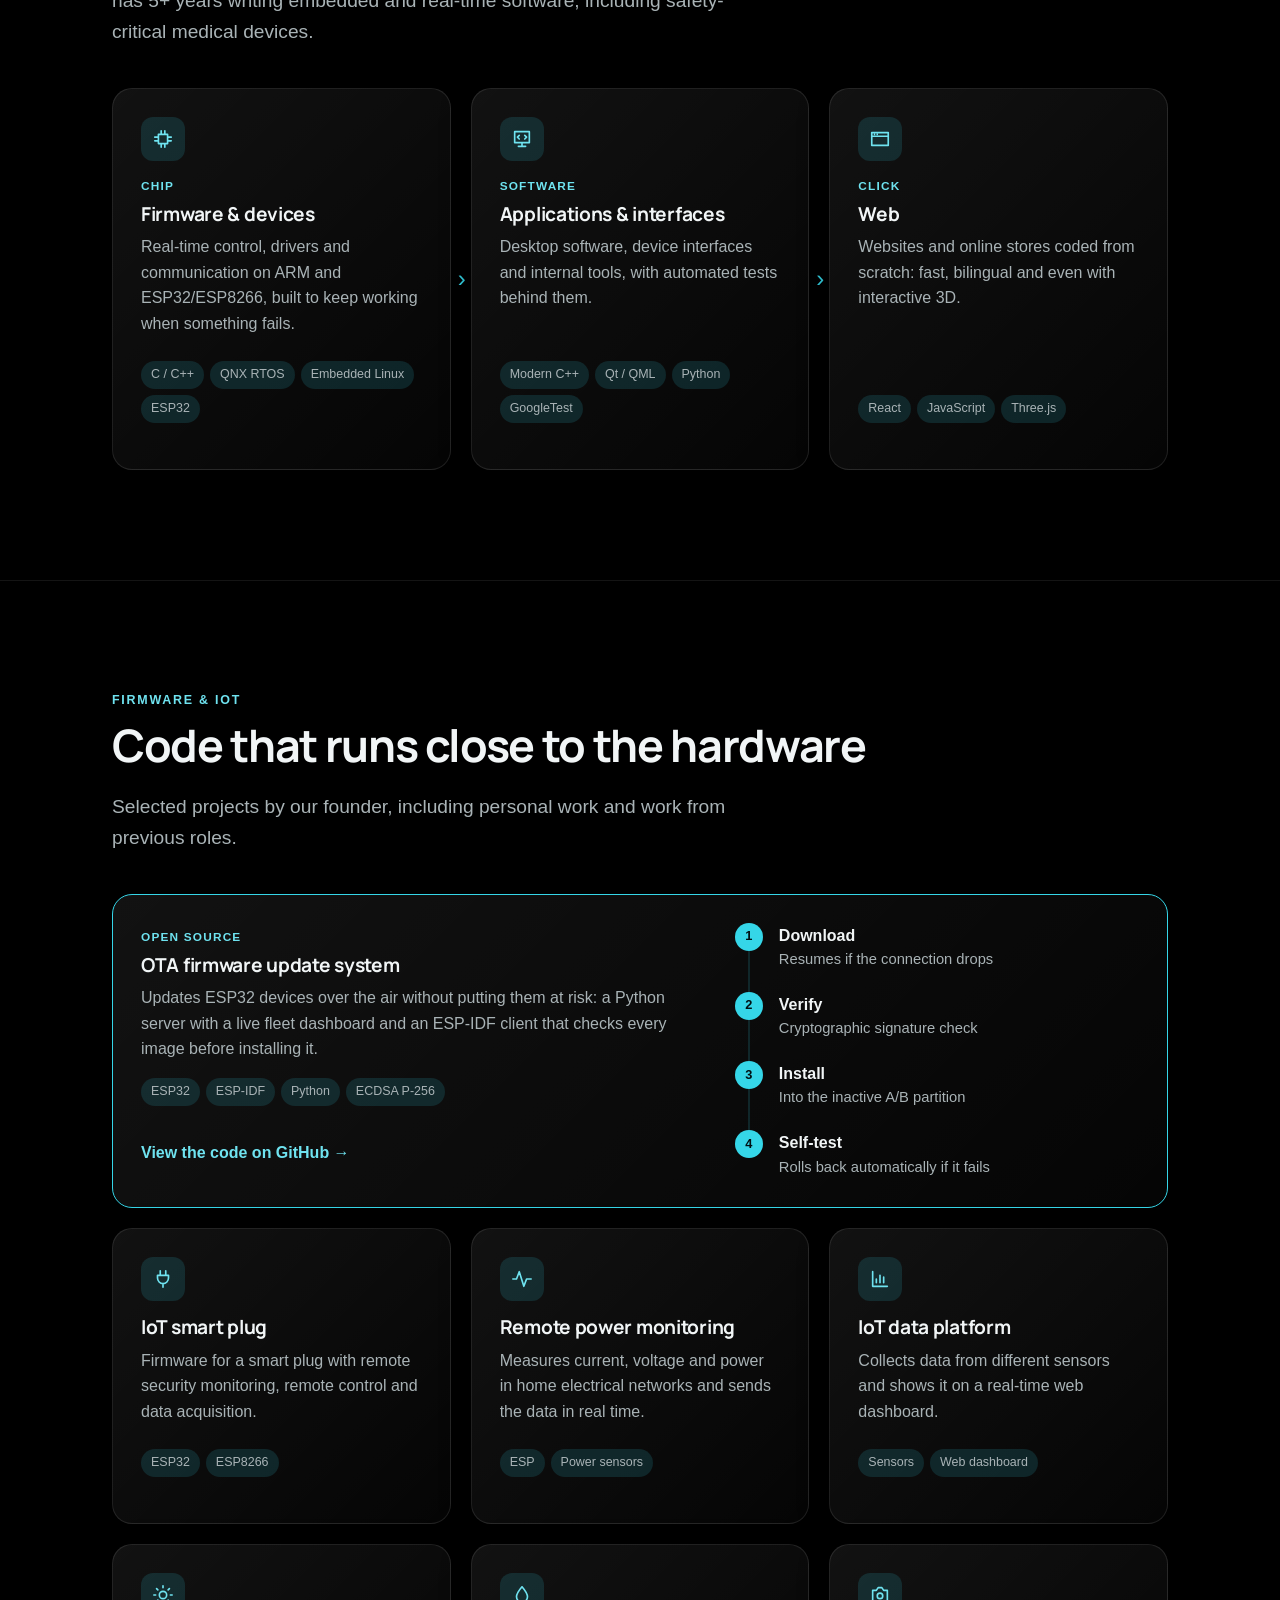
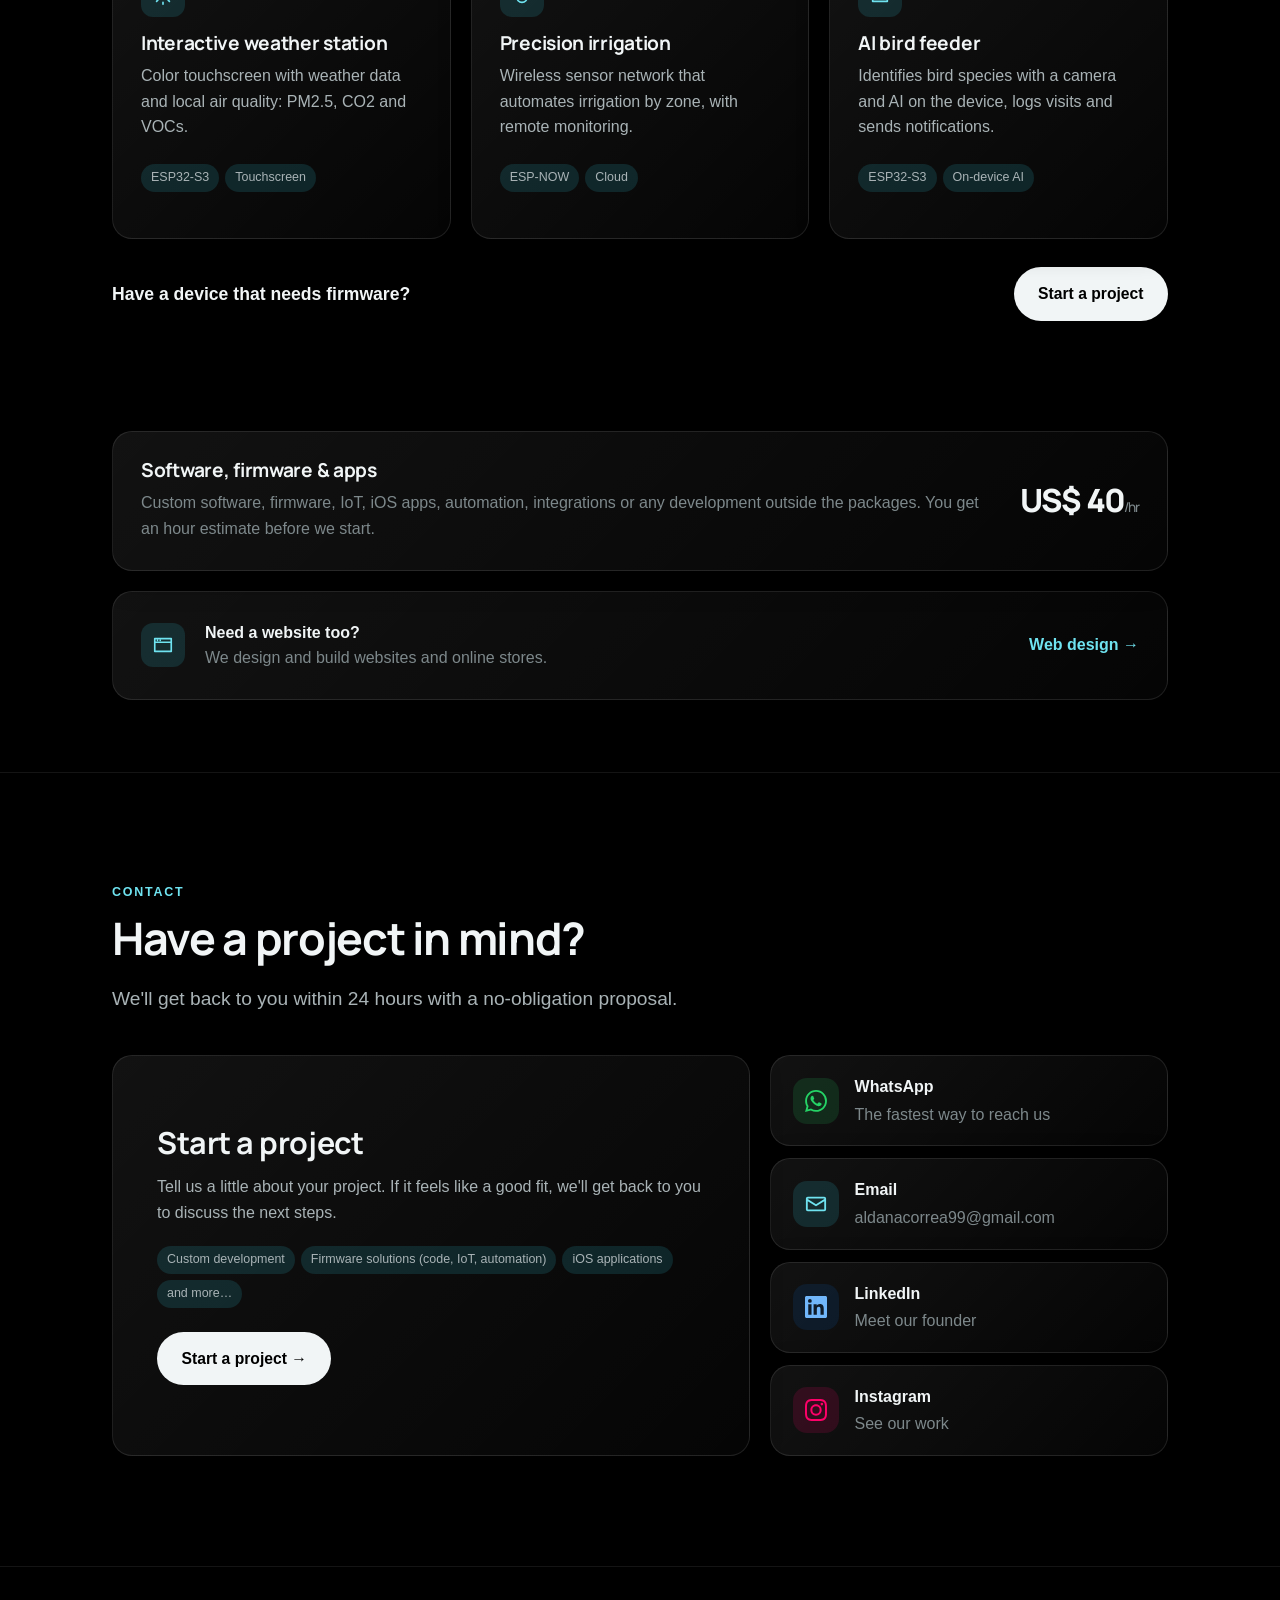
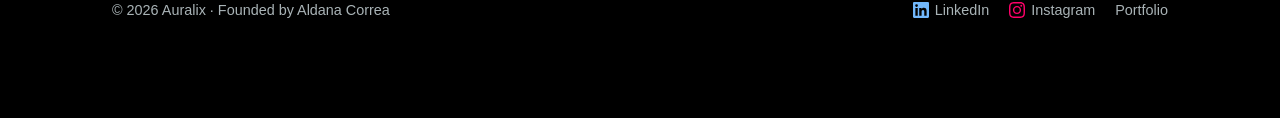
==== commit 8022f8be: "Actualizar Auralix" ====
--- a/firmware/index.html
+++ b/firmware/index.html
@@ -20,9 +20,9 @@
     <link rel="preconnect" href="https://fonts.googleapis.com" />
     <link rel="preconnect" href="https://fonts.gstatic.com" crossorigin />
     <link href="https://fonts.googleapis.com/css2?family=Manrope:wght@500;600;700;800&display=swap" rel="stylesheet" />
-    <script type="module" crossorigin src="../assets/firmware-BXsnYdfX.js"></script>
-    <link rel="modulepreload" crossorigin href="../assets/CursorGlow-CVld7KQ7.js">
-    <link rel="stylesheet" crossorigin href="../assets/CursorGlow-DiF4HFXJ.css">
+    <script type="module" crossorigin src="../assets/firmware-DUHrSrij.js"></script>
+    <link rel="modulepreload" crossorigin href="../assets/CursorGlow-Cgd6zI-B.js">
+    <link rel="stylesheet" crossorigin href="../assets/CursorGlow-BMXMer4C.css">
   </head>
   <body>
     <div id="root"></div>
--- a/assets/CursorGlow-BMXMer4C.css
+++ b/assets/CursorGlow-BMXMer4C.css
@@ -0,0 +1 @@
+:root{--bg:#f6f9fa;--bg-soft:#fff;--text-primary:#0b0f10;--text-secondary:#50595c;--text-tertiary:#6d777a;--accent:#0a8fa3;--accent-strong:#08707f;--accent-soft:#0a8fa31f;--on-accent:#fff;--glass-bg:linear-gradient(135deg, #ffffff8c, #ffffff52);--glass-bg-strong:#fff9;--glass-border:#0a8fa338;--glass-shadow:0 8px 30px #1a161214;--glass-shadow-hover:0 14px 40px #1a16121f;--divider:#1a16121a;--ok:#3f7d5a;--error:#b0463c;--radius:20px;--container:1120px;--lightningcss-light:initial;--lightningcss-dark: ;color-scheme:light}@media (prefers-color-scheme:dark){:root:not([data-theme=light]){--bg:#000;--bg-soft:#0e0e0e;--text-primary:#f1f5f6;--text-secondary:#a9b3b6;--text-tertiary:#7d888b;--accent:#35d6e8;--accent-strong:#6fe3f0;--accent-soft:#35d6e824;--on-accent:#001013;--glass-bg:linear-gradient(135deg, #ffffff12, #ffffff05);--glass-bg-strong:#ffffff0f;--glass-border:#ffffff1a;--glass-shadow:0 8px 30px #00000073;--glass-shadow-hover:0 14px 44px #0000008c;--divider:#ffffff14;--ok:#7fc39a;--error:#e58a80;--lightningcss-light: ;--lightningcss-dark:initial;color-scheme:dark}}:root[data-theme=dark]{--bg:#000;--bg-soft:#0e0e0e;--text-primary:#f1f5f6;--text-secondary:#a9b3b6;--text-tertiary:#7d888b;--accent:#35d6e8;--accent-strong:#6fe3f0;--accent-soft:#35d6e824;--on-accent:#001013;--glass-bg:linear-gradient(135deg, #ffffff12, #ffffff05);--glass-bg-strong:#ffffff0f;--glass-border:#ffffff1a;--glass-shadow:0 8px 30px #00000073;--glass-shadow-hover:0 14px 44px #0000008c;--divider:#ffffff14;--ok:#7fc39a;--error:#e58a80;--lightningcss-light: ;--lightningcss-dark:initial;color-scheme:dark}*,:before,:after{box-sizing:border-box}html{scroll-behavior:smooth;scroll-padding-top:80px}body{background:var(--bg);color:var(--text-primary);-webkit-font-smoothing:antialiased;margin:0;font-family:-apple-system,BlinkMacSystemFont,SF Pro Text,Inter,Segoe UI,Roboto,sans-serif;line-height:1.6;transition:background-color .35s,color .35s}h1,h2,h3,.brand,.price{font-family:Manrope,-apple-system,BlinkMacSystemFont,Segoe UI,sans-serif}h1,h2,h3{letter-spacing:-.03em;margin:0 0 .5em;line-height:1.1}h1{max-width:15ch;font-size:clamp(2.3rem,1.4rem + 3.6vw,4.2rem);font-weight:800}h2{font-size:clamp(1.8rem,1.3rem + 2vw,2.8rem);font-weight:700}h3{letter-spacing:-.015em;font-size:1.2rem;font-weight:700}p{color:var(--text-secondary);margin:0 0 1em}a{color:inherit;text-decoration:none}ul,ol{margin:0;padding:0;list-style:none}.hidden{display:none}.muted{color:var(--text-tertiary)}.container{width:100%;max-width:var(--container);margin:0 auto;padding:0 16px}@media (width>=768px){.container{padding:0 32px}}.eyebrow{text-transform:uppercase;letter-spacing:.14em;color:var(--accent-strong);margin-bottom:.8em;font-size:.78rem;font-weight:600}.lead{max-width:60ch;font-size:clamp(1.05rem,1rem + .3vw,1.2rem)}.btn{cursor:pointer;border:1px solid #0000;border-radius:999px;justify-content:center;align-items:center;padding:.85em 1.5em;font-family:inherit;font-size:.98rem;font-weight:600;transition:transform .2s,background-color .3s,box-shadow .3s;display:inline-flex}.btn:hover{transform:translateY(-2px)}.btn-primary:hover{box-shadow:0 10px 24px color-mix(in srgb, var(--text-primary) 22%, transparent)}.btn-ghost:hover{border-color:var(--accent)}.btn:focus-visible,.icon-btn:focus-visible,a:focus-visible,button:focus-visible{outline:2px solid var(--accent);outline-offset:3px}.btn:disabled{opacity:.6;cursor:wait;transform:none}.btn-primary{background:var(--text-primary);color:var(--bg)}.btn-ghost{background:var(--glass-bg-strong);border-color:var(--glass-border);color:var(--text-primary)}.btn-sm{padding:.5em 1.1em;font-size:.9rem}.btn-block{width:100%}.icon-btn{border:1px solid var(--glass-border);background:var(--glass-bg-strong);width:40px;height:40px;color:var(--text-primary);cursor:pointer;border-radius:50%;font-size:1.05rem}.header{z-index:50;background:color-mix(in srgb, var(--bg) 78%, transparent);-webkit-backdrop-filter:blur(14px);border-bottom:1px solid var(--divider);position:sticky;top:0}.header-inner{justify-content:space-between;align-items:center;gap:16px;height:68px;display:flex}.brand{letter-spacing:-.01em;align-items:center;gap:10px;font-size:1.1rem;font-weight:700;display:inline-flex}.brand svg{flex:none}.logo-accent{stroke:var(--accent)}.nav{align-items:center;gap:28px;font-size:.95rem;display:flex}.nav a:not(.btn){color:var(--text-secondary);transition:color .2s}.nav a:not(.btn):hover{color:var(--text-primary)}.header-actions{gap:8px;display:flex}.menu-btn{display:none}.lang-btn{letter-spacing:.04em;border-radius:999px;justify-content:center;align-items:center;gap:7px;width:auto;padding:0 12px;font-family:inherit;font-size:.78rem;font-weight:700;display:inline-flex}.flag{width:21px;height:14px;box-shadow:0 0 0 1px color-mix(in srgb, var(--text-primary) 18%, transparent);border-radius:3px;flex:none}@media (width<=860px){.menu-btn{display:inline-block}.nav{background:var(--bg);border-bottom:1px solid var(--divider);flex-direction:column;align-items:stretch;gap:4px;padding:12px 16px 20px;display:none;position:absolute;top:68px;left:0;right:0}.nav-open{display:flex}.nav a:not(.btn){padding:10px 4px}.nav .btn{margin-top:8px}}.cursor-glow{z-index:-1;pointer-events:none;aspect-ratio:1;background:radial-gradient(closest-side, #d98fa38c, #d9a9b461 32%, color-mix(in srgb, var(--accent) 20%, transparent) 62%, transparent);opacity:0;will-change:translate;border-radius:50%;width:min(44vw,640px);transition:opacity .8s,transform .8s;position:fixed;top:0;left:0;transform:translate(-50%,-50%)scale(.85)}.cursor-glow[data-active]{opacity:var(--glow-strength,1);transform:translate(-50%,-50%)scale(1)}.hero{padding:clamp(56px,10vw,120px) 0 clamp(56px,9vw,110px);position:relative;overflow:hidden}.hero-aurora{pointer-events:none;--aurora-1:color-mix(in srgb, var(--accent) 55%, transparent);--aurora-2:#3d8bff4d;--aurora-3:#a9e8f073;--aurora-4:color-mix(in srgb, var(--accent-strong) 30%, transparent);position:absolute;inset:0;overflow:hidden;-webkit-mask-image:linear-gradient(#000 65%,#0000);mask-image:linear-gradient(#000 65%,#0000)}.hero-aurora span{will-change:transform;border-radius:50%;animation:24s ease-in-out infinite alternate aurora-a;position:absolute}.hero-aurora span:first-child{aspect-ratio:1;background:radial-gradient(closest-side, var(--aurora-1), transparent);width:60vw;top:-25%;right:-12%}.hero-aurora span:nth-child(2){aspect-ratio:1;background:radial-gradient(closest-side, var(--aurora-2), transparent);width:46vw;animation-name:aurora-b;animation-duration:28s;top:25%;right:12%}.hero-aurora span:nth-child(3){aspect-ratio:1;background:radial-gradient(closest-side, var(--aurora-3), transparent);width:44vw;animation-name:aurora-c;animation-duration:32s;top:-20%;left:-10%}.hero-aurora span:nth-child(4){aspect-ratio:1;background:radial-gradient(closest-side, var(--aurora-4), transparent);width:38vw;animation-name:aurora-b;animation-duration:26s;animation-direction:alternate-reverse;bottom:-25%;left:18%}@keyframes aurora-a{0%{transform:translate(0)scale(1)}50%{transform:translate(-12%,10%)scale(1.12)}to{transform:translate(6%,18%)scale(.95)}}@keyframes aurora-b{0%{transform:translate(0)scale(1)}50%{transform:translate(14%,-12%)scale(.9)}to{transform:translate(-10%,8%)scale(1.15)}}@keyframes aurora-c{0%{transform:translate(0)scale(1.05)}50%{transform:translate(18%,14%)scale(.92)}to{transform:translate(8%,-6%)scale(1.1)}}.hero-aurora span{transition:translate .2s linear}.hero-aurora span:first-child{translate:calc(var(--mx,0) * -40px) calc(var(--my,0) * -30px)}.hero-aurora span:nth-child(2){translate:calc(var(--mx,0) * 55px) calc(var(--my,0) * 40px)}.hero-aurora span:nth-child(3){translate:calc(var(--mx,0) * -30px) calc(var(--my,0) * 25px)}.hero-aurora span:nth-child(4){translate:calc(var(--mx,0) * 35px) calc(var(--my,0) * -35px)}:root[data-theme=dark] .hero-aurora span{opacity:.55}:root[data-theme=dark] .cursor-glow{mix-blend-mode:screen;--glow-strength:.8}@media (prefers-color-scheme:dark){:root:not([data-theme=light]) .cursor-glow{mix-blend-mode:screen;--glow-strength:.8}:root:not([data-theme=light]) .hero-aurora span{opacity:.55}}.hero-inner{z-index:1;align-items:center;gap:clamp(40px,6vw,72px);display:grid;position:relative}@media (width>=960px){.hero-inner{grid-template-columns:1.05fr 1fr}}.pill{background:var(--glass-bg-strong);border:1px solid var(--glass-border);border-radius:999px;align-items:center;gap:10px;padding:7px 14px;font-size:.72rem;display:inline-flex}.dot{background:var(--ok);width:7px;height:7px;box-shadow:0 0 0 4px color-mix(in srgb, var(--ok) 22%, transparent);border-radius:50%}.cta-row{flex-wrap:wrap;gap:12px;margin:32px 0;display:flex}.highlights{color:var(--text-secondary);flex-wrap:wrap;gap:10px 24px;font-size:.95rem;display:flex}.highlights span{color:var(--accent-strong);font-weight:700}.hero-stack{aspect-ratio:5/4;transform-style:preserve-3d;transform:perspective(1200px) rotateX(var(--rx,0deg)) rotateY(var(--ry,0deg));transition:transform .6s cubic-bezier(.2,.7,.2,1);display:block;position:relative}.hero-stack[data-tilting]{transition:transform .12s linear}.hero-shot{background:var(--bg-soft);border:1px solid var(--glass-border);border-radius:14px;width:78%;margin:0;transition:transform .5s cubic-bezier(.2,.7,.2,1);animation:7s ease-in-out infinite float;position:absolute;overflow:hidden;box-shadow:0 24px 60px #14100c38}@keyframes float{50%{translate:0 -10px}}.hero-shot img{aspect-ratio:16/10;object-fit:cover;object-position:top;width:100%;display:block}.hero-shot-1{z-index:1;top:0;left:0;transform:translateZ(-70px)rotate(-3deg)}.hero-shot-2{z-index:2;animation-delay:-2.3s;top:18%;right:0;transform:translateZ(-10px)rotate(2.5deg)}.hero-shot-3{z-index:3;animation-delay:-4.6s;bottom:0;left:10%;transform:translateZ(60px)rotate(-1deg)}.hero-stack:hover .hero-shot-1{transform:translateZ(-110px)rotate(-5deg)translate(-14px,-10px)}.hero-stack:hover .hero-shot-2{transform:translateZ(0)rotate(4deg)translate(14px,-4px)}.hero-stack:hover .hero-shot-3{transform:translateZ(100px)rotate(0)translateY(8px)}.section{border-top:1px solid var(--divider);padding:clamp(56px,9vw,110px) 0}.section-head{margin-bottom:40px}.grid{gap:20px;display:grid}.grid-3{grid-template-columns:repeat(auto-fit,minmax(min(100%,280px),1fr))}.grid-4{grid-template-columns:repeat(auto-fit,minmax(min(100%,220px),1fr))}.card{background:var(--glass-bg);border:1px solid var(--glass-border);border-radius:var(--radius);box-shadow:var(--glass-shadow);-webkit-backdrop-filter:blur(14px);padding:28px;transition:box-shadow .3s,transform .3s,background .35s}.card p:last-child{margin-bottom:0}.service:hover,.package:hover{--lift:-4px;box-shadow:var(--glass-shadow-hover)}.card-icon{background:var(--accent-soft);width:44px;height:44px;color:var(--accent-strong);border-radius:12px;place-items:center;margin-bottom:16px;font-size:1.3rem;display:inline-grid}.custom-bottom{align-items:start;gap:20px;margin-top:20px;display:grid}@media (width>=960px){.custom-bottom{grid-template-columns:1.7fr 1fr}}.compare table{border-collapse:collapse;width:100%;margin-top:8px;font-size:.93rem}.compare th,.compare td{text-align:left;vertical-align:top;border-top:1px solid var(--divider);padding:12px 10px}.compare thead th{letter-spacing:.08em;text-transform:uppercase;color:var(--text-tertiary);border-top:0;font-size:.74rem;font-weight:700}.compare thead td{border-top:0}.compare tbody th{color:var(--text-primary);width:24%;font-weight:600}.compare td{color:var(--text-secondary)}.compare td.col-custom{color:var(--text-primary);background:var(--accent-soft)}.compare thead th.col-custom{color:var(--accent-strong);background:var(--accent-soft);border-radius:10px 10px 0 0}.compare .yes,.compare .no{width:1.3em;font-weight:700;display:inline-block}.compare .yes{color:var(--ok)}.compare .no{color:var(--error);opacity:.8}@media (width<=719px){.compare thead{display:none}.compare tr{border-top:1px solid var(--divider);padding:12px 0;display:block}.compare th,.compare td{border:0;width:auto;padding:4px 0;display:block}.compare tbody th{width:auto;margin-bottom:4px}.compare td.col-custom{background:0 0}.compare td:before{content:attr(data-label);letter-spacing:.06em;text-transform:uppercase;color:var(--text-tertiary);font-size:.72rem;font-weight:700;display:block}}.delivery-card{border-color:var(--accent)}.package{flex-direction:column;display:flex;position:relative}.package-featured{border-color:var(--accent);box-shadow:var(--glass-shadow-hover)}.badge{background:var(--accent-strong);color:var(--on-accent);border-radius:999px;padding:4px 12px;font-size:.75rem;font-weight:600;position:absolute;top:-12px;left:28px}.price{color:var(--text-primary);letter-spacing:-.03em;font-variant-numeric:tabular-nums;margin:8px 0 0;font-size:2rem;font-weight:800}.price-block{margin-bottom:8px}.price-was{color:var(--text-tertiary);font-variant-numeric:tabular-nums;align-items:center;gap:8px;margin:8px 0 -4px;font-size:.95rem;display:flex}.price-was s{text-decoration-thickness:1.5px}.off{background:color-mix(in srgb, var(--ok) 16%, transparent);color:var(--ok);border-radius:999px;padding:2px 8px;font-size:.75rem;font-weight:700}.promo-banner{background:color-mix(in srgb, var(--ok) 10%, var(--glass-bg-strong));border:1px solid color-mix(in srgb, var(--ok) 30%, transparent);color:var(--text-primary);border-radius:14px;flex-wrap:wrap;align-items:center;gap:6px 12px;margin:0 0 20px;padding:12px 18px;font-size:.95rem;display:flex}.promo-banner strong{color:var(--ok);text-transform:uppercase;letter-spacing:.08em;font-size:.78rem}.price-block .price-alt{color:var(--text-tertiary);font-variant-numeric:tabular-nums;margin:2px 0 0;font-size:.9rem}.maintenance .price-block{margin:0}@media (width>=640px){.maintenance .price-block{text-align:right}}.price-note{color:var(--text-tertiary);margin:20px 0 0;font-size:.85rem}.currency-toggle{background:var(--glass-bg-strong);border:1px solid var(--glass-border);border-radius:999px;gap:4px;margin-bottom:32px;padding:4px;display:inline-flex}.currency-toggle button{font:inherit;cursor:pointer;color:var(--text-secondary);background:0 0;border:0;border-radius:999px;padding:6px 18px;font-size:.88rem;font-weight:600;transition:background-color .25s,color .25s}.currency-toggle button[aria-pressed=true]{background:var(--text-primary);color:var(--bg)}.price small{color:var(--text-tertiary);font-size:.85rem;font-weight:500}.delivery{color:var(--accent-strong);font-size:.9rem;font-weight:500}.features{flex:1;margin:8px 0 24px}.features li{border-top:1px solid var(--divider);padding:8px 0 8px 26px;font-size:.95rem;position:relative}.features li:before{content:"✓";color:var(--accent-strong);font-weight:700;position:absolute;left:2px}.maintenance{align-items:center;gap:12px 32px;margin-top:20px;display:grid}@media (width>=640px){.maintenance{grid-template-columns:1fr auto}}.maintenance p.muted,.maintenance .price{margin:0}.process{align-items:start;gap:28px;display:grid}@media (width>=960px){.process{grid-template-columns:1.6fr 1fr;gap:40px}}.timeline{gap:16px;display:grid;position:relative}.timeline:before,.timeline:after{content:"";z-index:0;border-radius:2px;width:2px;position:absolute;top:24px;bottom:24px;left:21px}.timeline:before{background:var(--divider)}.timeline:after{background:linear-gradient(var(--accent), var(--accent-strong));transform-origin:top;transform:scaleY(var(--progress,0));box-shadow:0 0 12px color-mix(in srgb, var(--accent) 60%, transparent)}.timeline-step{z-index:1;grid-template-columns:44px 1fr;align-items:start;gap:16px;display:grid;position:relative}.timeline-num{z-index:1;background:var(--bg);border:2px solid var(--divider);width:44px;height:44px;color:var(--text-tertiary);border-radius:50%;place-items:center;font-family:Manrope,sans-serif;font-size:.85rem;font-weight:800;transition:background-color .4s,border-color .4s,color .4s,transform .4s cubic-bezier(.3,1.6,.5,1);display:grid;position:relative}.is-active .timeline-num{background:var(--accent-strong);border-color:var(--accent-strong);color:var(--on-accent);transform:scale(1.08)}.is-active .timeline-num:after{content:"";border:2px solid var(--accent);border-radius:50%;animation:1.2s ease-out forwards step-pulse;position:absolute;inset:-2px}@keyframes step-pulse{0%{opacity:.9;transform:scale(1)}to{opacity:0;transform:scale(1.9)}}.timeline-card{transition:border-color .4s,box-shadow .4s,transform .3s}.is-active .timeline-card{border-color:color-mix(in srgb, var(--accent) 55%, transparent)}.timeline-step:hover .timeline-card{box-shadow:var(--glass-shadow-hover);transform:translate(4px)}.timeline-card{padding:22px 24px}.timeline-head{flex-wrap:wrap;justify-content:space-between;align-items:baseline;gap:4px 12px;margin-bottom:6px;display:flex}.timeline-head h3{margin:0}.when{color:var(--accent-strong);white-space:nowrap;font-size:.8rem;font-weight:600}.timeline-card>p{margin-bottom:10px}.result{color:var(--text-primary);border-top:1px solid var(--divider);padding-top:10px;font-size:.92rem}.result strong{color:var(--ok)}.payment-step{background:var(--text-primary);color:var(--bg);border-radius:999px;padding:4px 12px;font-size:.8rem;font-weight:600;display:inline-block;position:relative;overflow:hidden;margin:2px 0 0!important}.payment-step:after{content:"";background:linear-gradient(100deg,#0000 30%,#ffffff73 50%,#0000 70%);position:absolute;inset:0;transform:translate(-120%)}.is-active .payment-step:after{animation:1.1s .3s shine}@keyframes shine{to{transform:translate(120%)}}.timeline-step.reveal{translate:28px}.timeline-step.reveal[data-visible]{translate:0}.stagger>li{opacity:0;transition:opacity .5s,translate .5s;translate:0 10px}[data-visible] .stagger>li{opacity:1;translate:0}[data-visible] .stagger>li:nth-child(2){transition-delay:.1s}[data-visible] .stagger>li:nth-child(3){transition-delay:.2s}[data-visible] .stagger>li:nth-child(4){transition-delay:.3s}.process-side{gap:16px;display:grid}@media (width>=960px){.process-side{position:sticky;top:92px}}.promises{gap:14px;margin-top:12px;display:grid}.promises li{color:var(--text-secondary);gap:2px;padding-left:26px;font-size:.93rem;display:grid;position:relative}.promises li:before{content:"✓";color:var(--ok);font-weight:700;position:absolute;top:0;left:2px}.promises strong{color:var(--text-primary)}.need-list{margin-bottom:0}.projects{gap:24px;display:grid}.project{padding:0;display:grid;overflow:hidden}@media (width>=860px){.project{grid-template-columns:1.35fr 1fr;align-items:center}.project:nth-child(2n) .browser{order:2}}.project:hover{box-shadow:var(--glass-shadow-hover)}.browser{border:1px solid var(--glass-border);background:var(--bg-soft);border-radius:12px;margin:16px;display:block;overflow:hidden}.browser img{aspect-ratio:16/9.5;object-fit:cover;object-position:top;width:100%;transition:transform .6s cubic-bezier(.2,.7,.2,1);display:block}a.browser:hover img{transform:scale(1.03)}.browser-bar{background:var(--glass-bg-strong);border-bottom:1px solid var(--divider);align-items:center;gap:6px;padding:9px 12px;display:flex}.browser-bar span{background:var(--divider);border-radius:50%;width:9px;height:9px}.browser-bar span:first-child{background:#ec6a5e}.browser-bar span:nth-child(2){background:#f4bf4f}.browser-bar span:nth-child(3){background:#61c554}.browser-bar em{color:var(--text-tertiary);white-space:nowrap;text-overflow:ellipsis;margin-left:10px;font-size:.75rem;font-style:normal;overflow:hidden}.project-body{padding:8px 28px 28px}@media (width>=860px){.project-body{padding:28px 36px 28px 20px}.project:nth-child(2n) .project-body{padding:28px 20px 28px 36px}}.chips{flex-wrap:wrap;gap:6px;margin:0 0 18px;display:flex}.chips li{background:var(--accent-soft);color:var(--text-secondary);border-radius:999px;padding:4px 10px;font-size:.78rem}.tag{letter-spacing:.1em;text-transform:uppercase;color:var(--accent-strong);margin-bottom:8px;font-size:.74rem;font-weight:700;display:inline-block}.link{color:var(--accent-strong);font-weight:600}blockquote{color:var(--text-primary);margin:0 0 16px;font-size:1.05rem}.faq{gap:12px;max-width:780px;display:grid}.faq-item{padding:20px 24px}.faq-item summary{cursor:pointer;justify-content:space-between;gap:16px;font-weight:600;list-style:none;display:flex}.faq-item summary::-webkit-details-marker{display:none}.faq-item summary:after{content:"+";color:var(--accent-strong);font-size:1.3rem;line-height:1;transition:transform .2s}.faq-item[open] summary:after{transform:rotate(45deg)}.faq-item p{margin:12px 0 0}.contact-grid{grid-template-columns:1fr;gap:20px;display:grid}@media (width>=860px){.contact-grid{grid-template-columns:1.6fr 1fr}}.form{gap:16px;display:grid}.form label{gap:6px;font-size:.9rem;font-weight:500;display:grid}.form input,.form select,.form textarea{font:inherit;border:1px solid var(--glass-border);background:var(--bg-soft);color:var(--text-primary);border-radius:12px;width:100%;padding:12px 14px}.form input:focus,.form select:focus,.form textarea:focus{outline:2px solid var(--accent);outline-offset:1px}.form-msg{margin:0;font-size:.92rem;font-weight:500}.form-msg.ok{color:var(--ok)}.form-msg.error{color:var(--error)}.contact-side{align-content:start;gap:12px;display:grid}.contact-link{align-items:center;gap:16px;padding:18px 22px;display:flex}.contact-link>span:last-child{gap:2px;min-width:0;display:grid}.contact-link .muted{overflow-wrap:anywhere}.contact-icon{background:color-mix(in srgb, var(--icon-bg,var(--accent)) 14%, transparent);border-radius:14px;flex:none;place-items:center;width:46px;height:46px;display:grid}.contact-icon-whatsapp{--icon-bg:#25d366}.contact-icon-linkedin{--icon-bg:#0a66c2}.contact-icon-instagram{--icon-bg:#ff0069}.contact-link:hover{box-shadow:var(--glass-shadow-hover);transform:translateY(-2px)}.start-card{flex-direction:column;justify-content:center;align-items:flex-start;padding:clamp(28px,4vw,44px);display:flex}.start-card h3{font-size:clamp(1.4rem,1.2rem + 1vw,1.9rem)}.start-card .chips{margin:4px 0 24px}.payments{margin-top:20px}.payments-head{flex-wrap:wrap;justify-content:space-between;align-items:baseline;gap:8px 16px;display:flex}.payments-head h3{margin:0}.deposit{background:var(--text-primary);color:var(--bg);border-radius:999px;margin:0;padding:5px 14px;font-size:.9rem}.payments>.muted{margin:12px 0 20px}.pay-groups{gap:16px;display:grid}@media (width>=760px){.pay-groups{grid-template-columns:1.4fr 1fr}}.pay-cur{letter-spacing:.1em;text-transform:uppercase;color:var(--text-tertiary);margin-bottom:8px;font-size:.74rem;font-weight:700;display:block}.pay-list{flex-wrap:wrap;gap:8px;display:flex}.pay-chip{background:var(--bg-soft);border:1px solid var(--glass-border);border-radius:12px;align-items:center;gap:10px;padding:9px 16px 9px 12px;font-size:.92rem;font-weight:600;display:inline-flex}.brand-icon{fill:var(--icon);flex:none}:root[data-theme=dark] .brand-icon{fill:var(--icon-dark)}@media (prefers-color-scheme:dark){:root:not([data-theme=light]) .brand-icon{fill:var(--icon-dark)}}.project-dialog{border:1px solid var(--glass-border);background:var(--bg);width:min(760px,100% - 24px);max-height:calc(100dvh - 24px);color:var(--text-primary);overscroll-behavior:contain;border-radius:24px;margin:auto;padding:0;box-shadow:0 30px 80px #0000004d}.project-dialog::backdrop{-webkit-backdrop-filter:blur(6px);background:#0f0c0a80}.project-dialog[open]{animation:.3s cubic-bezier(.2,.7,.2,1) dialog-in}@keyframes dialog-in{0%{opacity:0;transform:translateY(16px)scale(.98)}}.dialog-inner{padding:clamp(20px,4vw,40px)}.dialog-head{justify-content:space-between;align-items:flex-start;gap:16px;margin-bottom:24px;display:flex}.dialog-head h2{margin-bottom:.3em}.dialog-head .lead{margin:0;font-size:1rem}.dialog-head .icon-btn{flex:none}.project-form{gap:22px}.form-row{gap:16px;display:grid}@media (width>=640px){.form-row{grid-template-columns:1fr 1fr}}.form fieldset{border:0;min-width:0;margin:0;padding:0}.form legend{margin-bottom:10px;padding:0;font-size:.9rem;font-weight:500}.check-grid{grid-template-columns:repeat(auto-fill,minmax(min(100%,210px),1fr));gap:8px;display:grid}.radio-row{flex-wrap:wrap;gap:8px;display:flex}.form .check{font-weight:500;display:block;position:relative}.form .check input{opacity:0;width:1px;height:1px;position:absolute}.check span{cursor:pointer;border:1px solid var(--glass-border);background:var(--bg-soft);border-radius:12px;align-items:center;gap:10px;height:100%;padding:10px 14px;font-size:.9rem;line-height:1.3;transition:border-color .2s,background-color .2s;display:flex}.check span:before{content:"";border:1.5px solid var(--text-tertiary);width:16px;height:16px;color:var(--on-accent);border-radius:5px;flex:none;place-items:center;font-size:11px;display:grid}.check input[type=radio]+span:before{border-radius:50%}.check input:checked+span{border-color:var(--accent-strong);background:var(--accent-soft)}.check input:checked+span:before{content:"✓";background:var(--accent-strong);border-color:var(--accent-strong)}.check input[type=radio]:checked+span:before{content:"";box-shadow:inset 0 0 0 3px var(--bg-soft)}.check input:focus-visible+span{outline:2px solid var(--accent);outline-offset:2px}.check:hover span{border-color:var(--accent)}.form-fine{color:var(--text-tertiary);margin:0;font-size:.85rem}.form-done{text-align:center;padding:24px 0 8px}.form-done-icon{background:var(--accent-soft);width:56px;height:56px;color:var(--ok);border-radius:50%;place-items:center;margin:0 auto 16px;font-size:1.6rem;display:grid}.footer{border-top:1px solid var(--divider);padding:32px 0 96px;font-size:.9rem}.footer-inner{flex-wrap:wrap;justify-content:space-between;gap:12px;display:flex}.footer p{margin:0}.footer nav{color:var(--text-secondary);gap:20px;display:flex}.footer nav a{align-items:center;gap:6px;display:inline-flex}.footer nav a:hover{color:var(--text-primary)}.wa-float{z-index:60;color:#fff;background:#25d366;border-radius:50%;place-items:center;width:56px;height:56px;transition:transform .2s;display:grid;position:fixed;bottom:20px;right:20px;box-shadow:0 8px 24px #0003}.wa-float:hover{transform:scale(1.06)}.reveal{opacity:0;transition:opacity .6s,translate .6s,transform .3s,box-shadow .3s;translate:0 18px}.reveal[data-visible]{opacity:1;translate:0}.grid>.reveal:nth-child(2){transition-delay:80ms,80ms,0s,0s}.grid>.reveal:nth-child(3){transition-delay:.16s,.16s,0s,0s}.grid>.reveal:nth-child(4){transition-delay:.24s,.24s,0s,0s}.tilt{transform:perspective(900px) rotateX(var(--rx,0deg)) rotateY(var(--ry,0deg)) translateY(var(--lift,0px));will-change:transform;transition:opacity .6s,translate .6s,transform .6s cubic-bezier(.2,.7,.2,1),box-shadow .3s,background .35s;position:relative}.tilt[data-tilting]{transition:opacity .6s,translate .6s,transform .12s linear,box-shadow .3s}.tilt:after{content:"";border-radius:inherit;pointer-events:none;background:radial-gradient(circle at var(--gx,50%) var(--gy,50%), #ffffff59, transparent 55%);opacity:0;z-index:2;transition:opacity .3s;position:absolute;inset:0}:root[data-theme=dark] .tilt:after{background:radial-gradient(circle at var(--gx,50%) var(--gy,50%), #ffffff17, transparent 55%)}@media (prefers-color-scheme:dark){:root:not([data-theme=light]) .tilt:after{background:radial-gradient(circle at var(--gx,50%) var(--gy,50%), #ffffff17, transparent 55%)}}.tilt[data-tilting]:after{opacity:1}@media (prefers-reduced-motion:reduce){*{scroll-behavior:auto!important;transition:none!important}.reveal{opacity:1;translate:none}.tilt,.hero-stack{transform:none}.hero-shot,.hero-aurora span,.is-active .timeline-num:after,.is-active .payment-step:after{animation:none}.stagger>li{opacity:1;translate:none}}.hero h1{text-wrap:balance}.chip-click{counter-reset:none;grid-template-columns:repeat(auto-fit,minmax(min(100%,280px),1fr));gap:20px;display:grid}.chip-click .card{flex-direction:column;align-items:flex-start;display:flex}.chip-click .chips{margin-top:auto;padding-top:8px}.price-note{margin:16px 0}@media (width>=960px){.chip-click>li{position:relative}.chip-click>li:not(:last-child):after{content:"›";color:var(--accent);font-size:1.5rem;line-height:1;position:absolute;top:50%;right:-16px;translate:0 -50%}}.fw-featured{border-color:var(--accent);gap:28px;margin-bottom:20px;display:grid}.fw-featured .link{margin-top:16px;display:inline-block}.fw-flow{counter-reset:fw;align-content:center;gap:0;display:grid}.fw-flow li{counter-increment:fw;padding:0 0 20px 44px;display:grid;position:relative}.fw-flow li:last-child{padding-bottom:0}.fw-flow li:before{content:counter(fw);z-index:1;background:var(--accent);width:28px;height:28px;color:var(--on-accent);border-radius:50%;place-items:center;font-size:.8rem;font-weight:700;display:grid;position:absolute;top:0;left:0}.fw-flow li:not(:last-child):after{content:"";background:var(--accent-soft);width:2px;position:absolute;top:28px;bottom:0;left:13px}.fw-flow span{color:var(--text-secondary);font-size:.92rem}.fw-grid .card{flex-direction:column;align-items:flex-start;display:flex}.fw-grid .chips{margin-top:auto;padding-top:8px}.fw-cta{flex-wrap:wrap;justify-content:space-between;align-items:center;gap:16px;margin:28px 0 0;display:flex}.fw-cta span{color:var(--text-primary);font-size:1.1rem;font-weight:600}@media (width>=900px){.fw-featured{grid-template-columns:1.4fr 1fr}}@media (width<=980px) and (width>=861px){.nav{gap:16px;font-size:.88rem}}.cross-link{flex-wrap:wrap;align-items:center;gap:12px 20px;margin:0 0 clamp(40px,6vw,72px);display:flex}.cross-link .card-icon{margin:0}.cross-link>span:nth-child(2){flex:220px;display:grid}.cross-link:hover{border-color:var(--accent)}.fw-hero-chip{justify-self:center;width:100%;max-width:420px}.fw-traces{stroke:color-mix(in srgb, var(--accent) 45%, transparent)}.fw-pads{fill:var(--accent)}.fw-chip{fill:var(--bg-soft);stroke:var(--accent)}.fw-chip-a{stroke:var(--text-primary)}.fw-chip-b{stroke:var(--accent)}main>.container>.maintenance{margin:0 0 20px}.lang-menu{position:relative}.lang-options{z-index:60;background:var(--bg-soft);border:1px solid var(--glass-border);min-width:158px;box-shadow:var(--glass-shadow-hover);border-radius:14px;padding:6px;position:absolute;top:calc(100% + 8px);right:0}.lang-options button{width:100%;color:var(--text-primary);font:inherit;text-align:left;cursor:pointer;background:0 0;border:0;border-radius:9px;align-items:center;gap:10px;padding:10px 12px;font-size:.92rem;display:flex}.lang-options button:hover{background:var(--accent-soft)}.lang-options button[aria-current]{color:var(--accent-strong);font-weight:700}@media (width<=430px){.lang-options{left:50%;right:auto;translate:-50%}}
